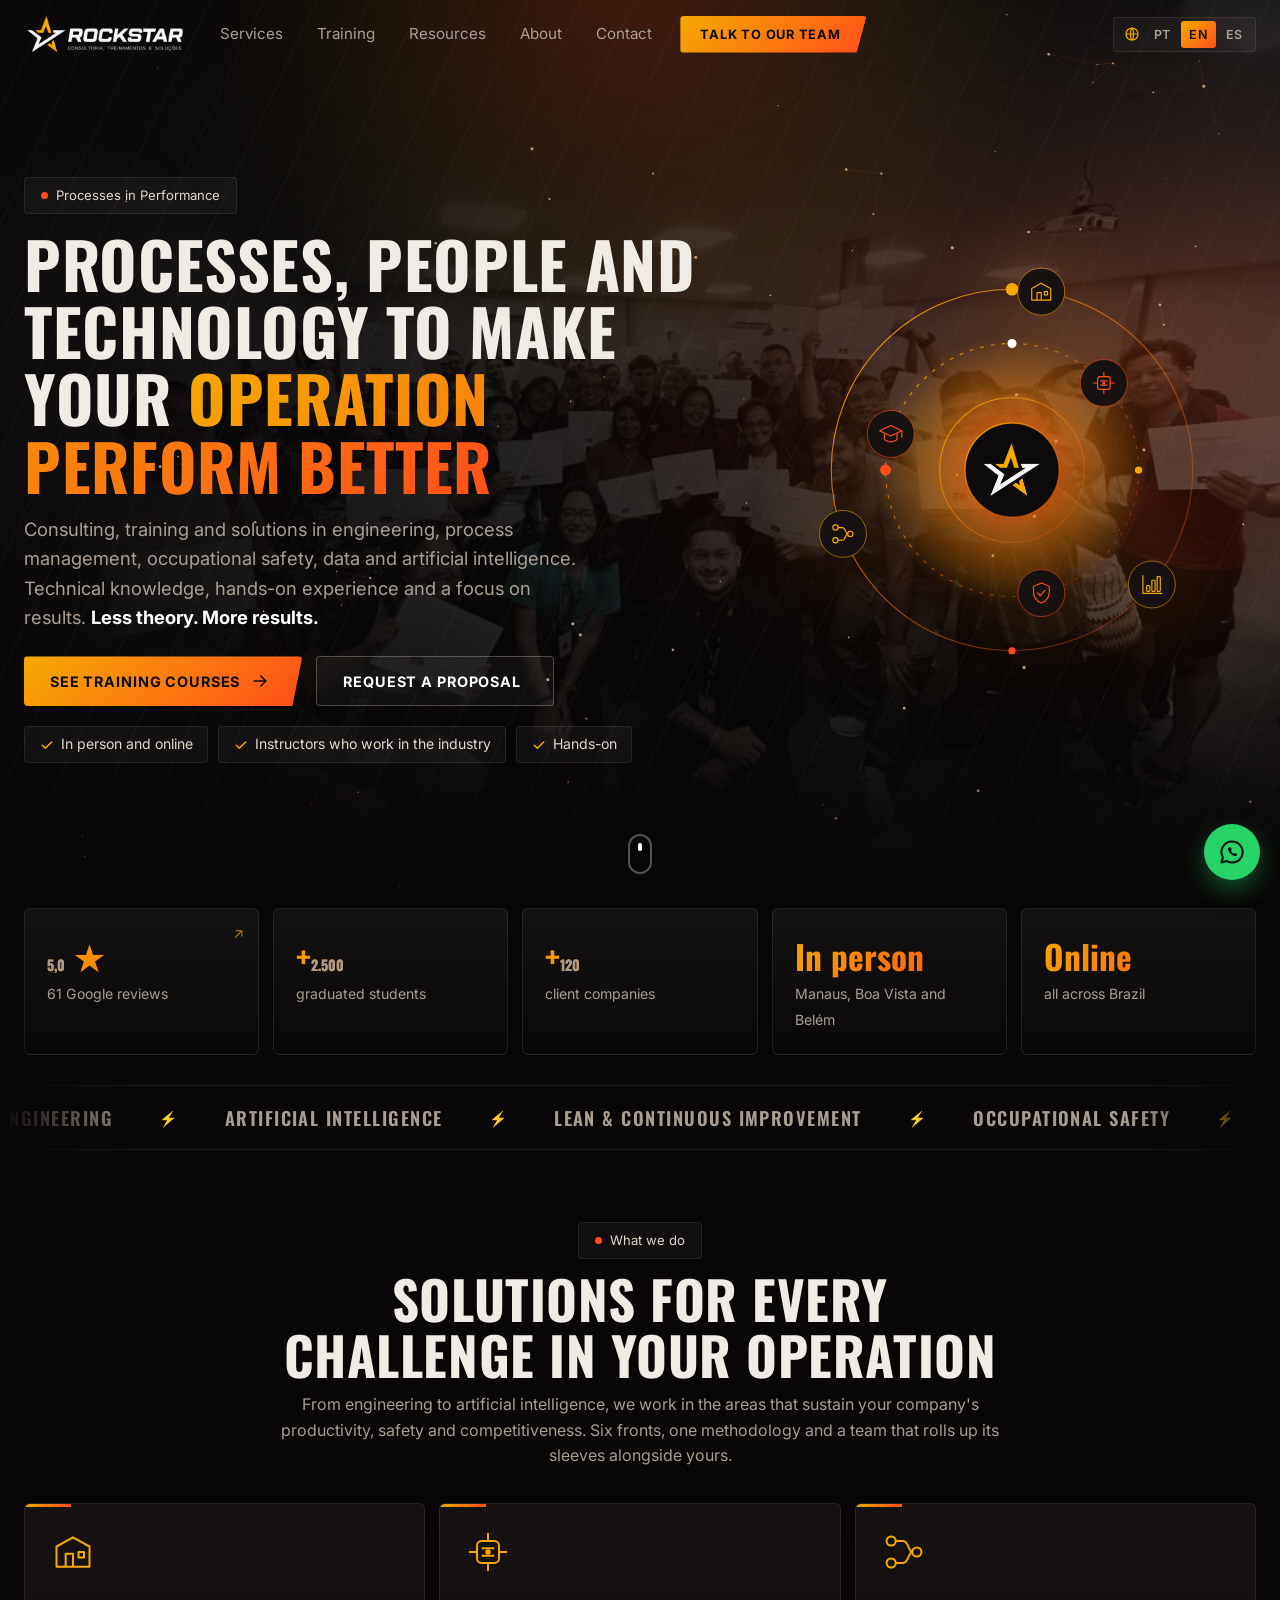
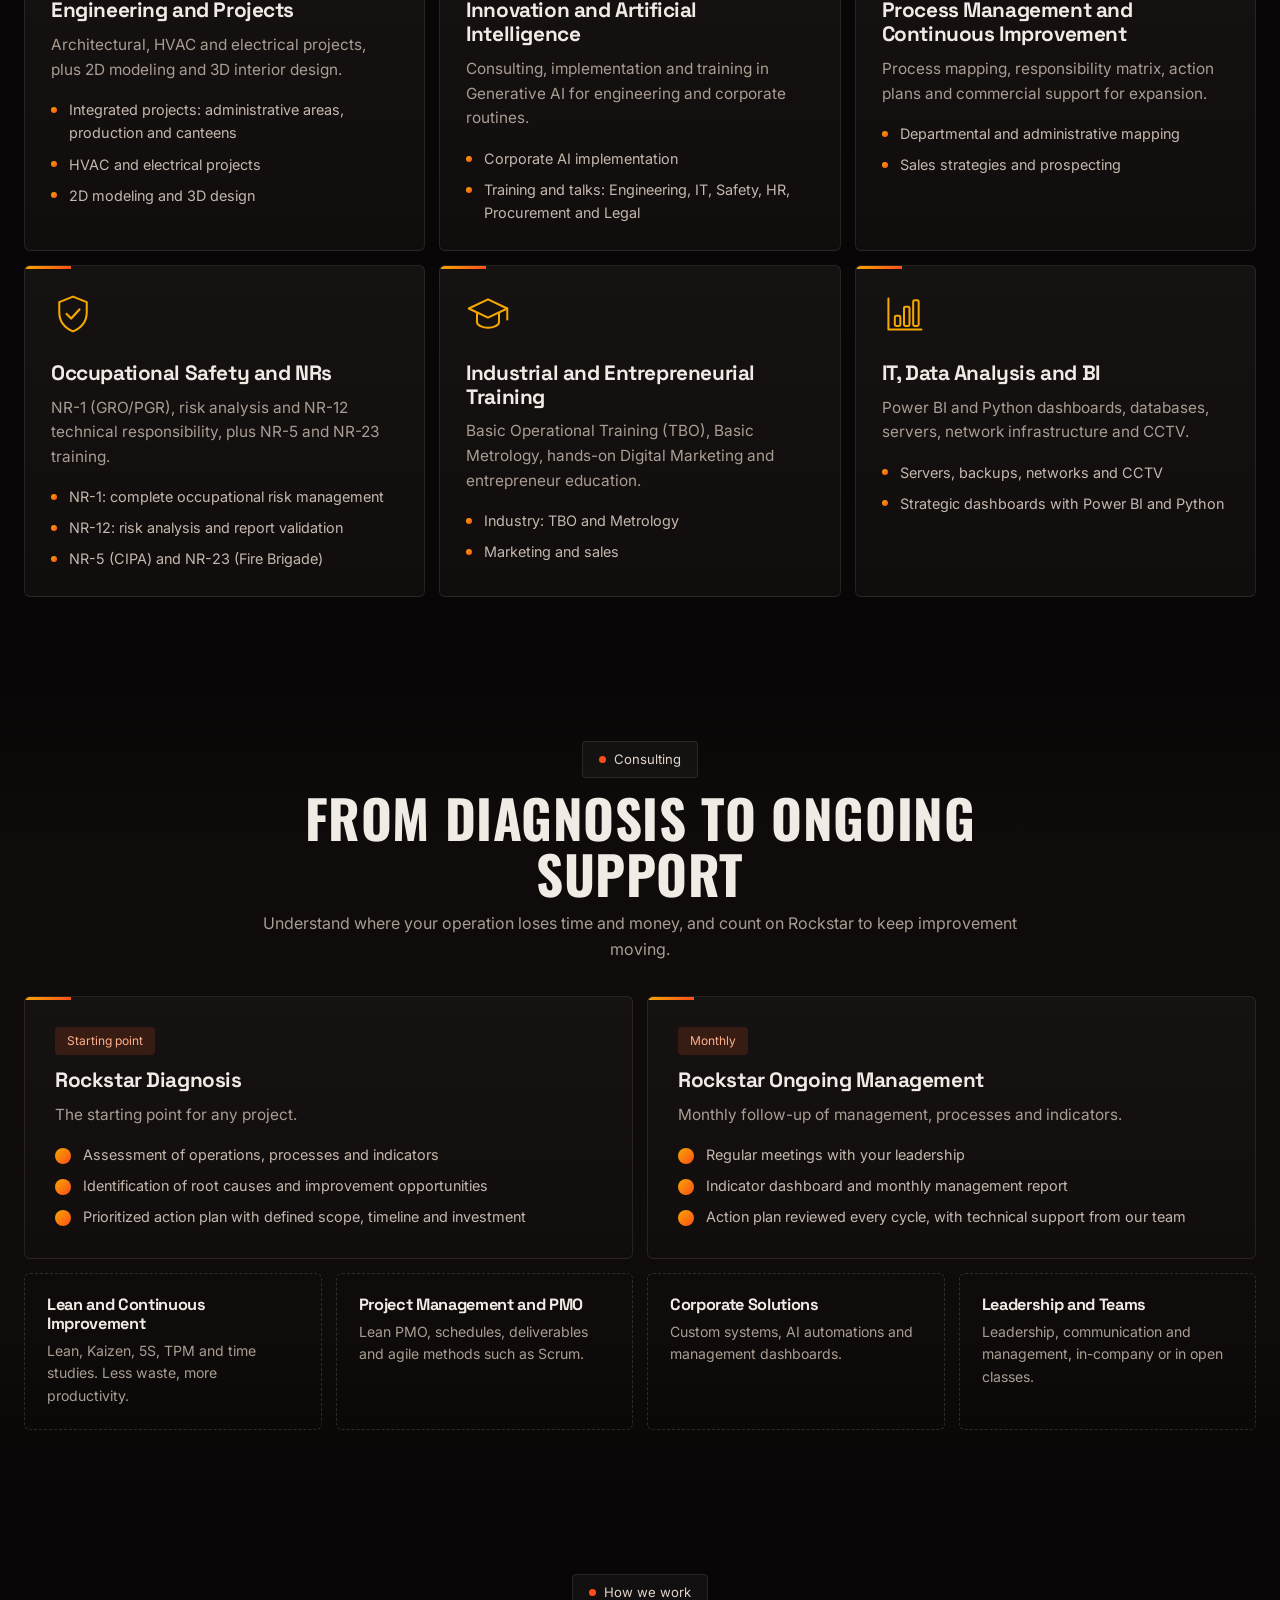
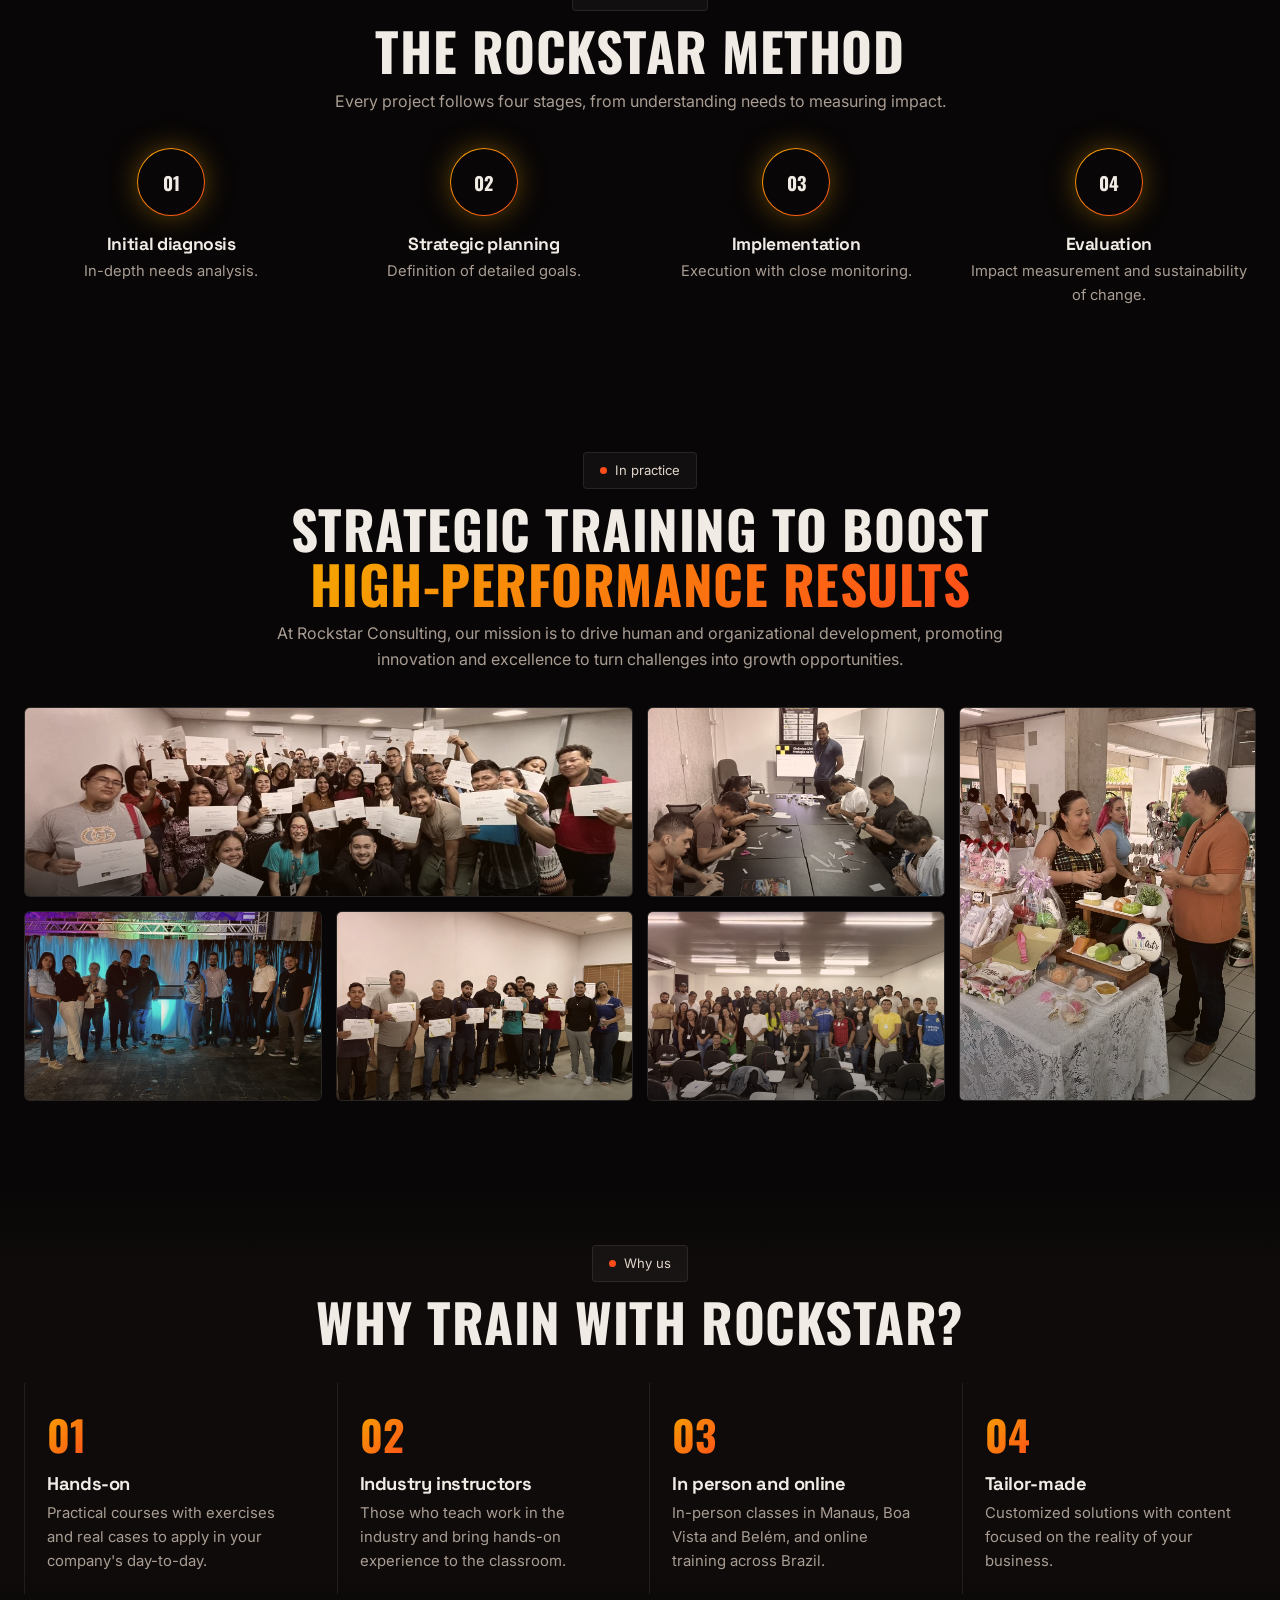
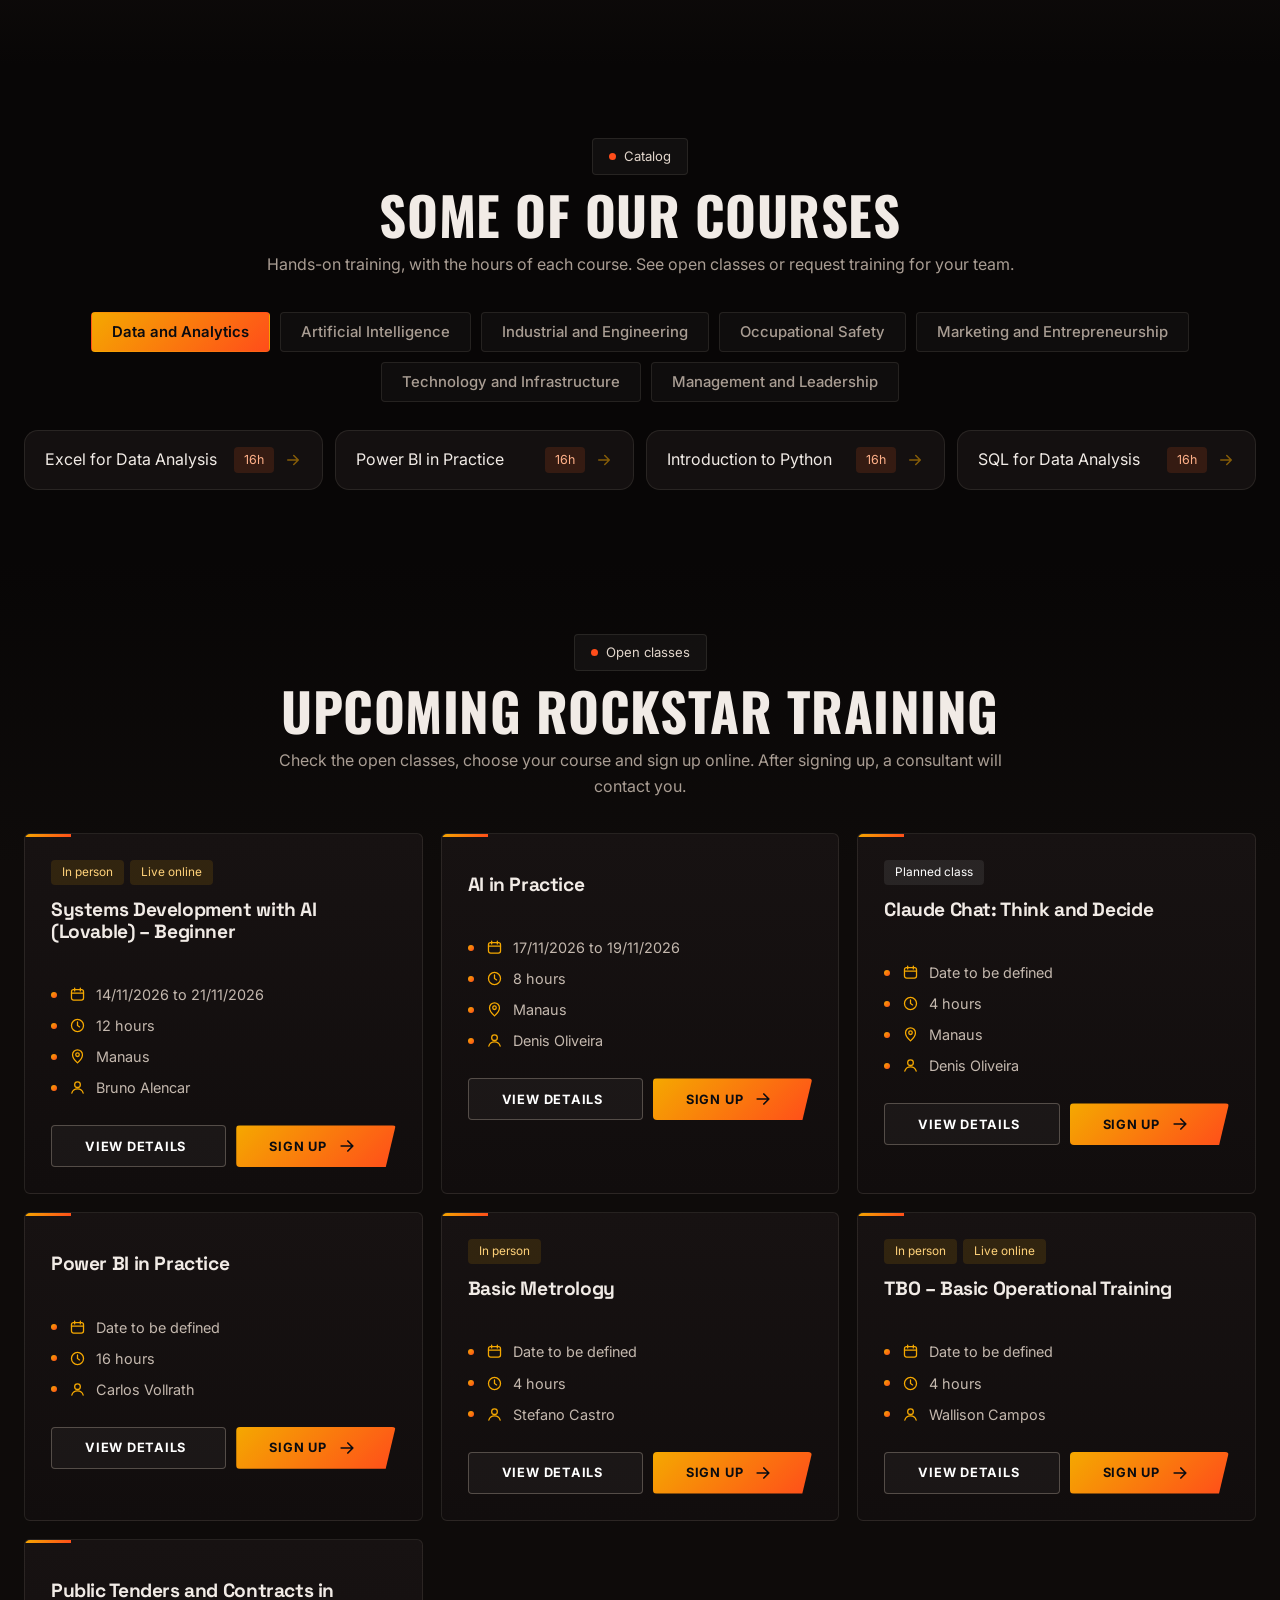
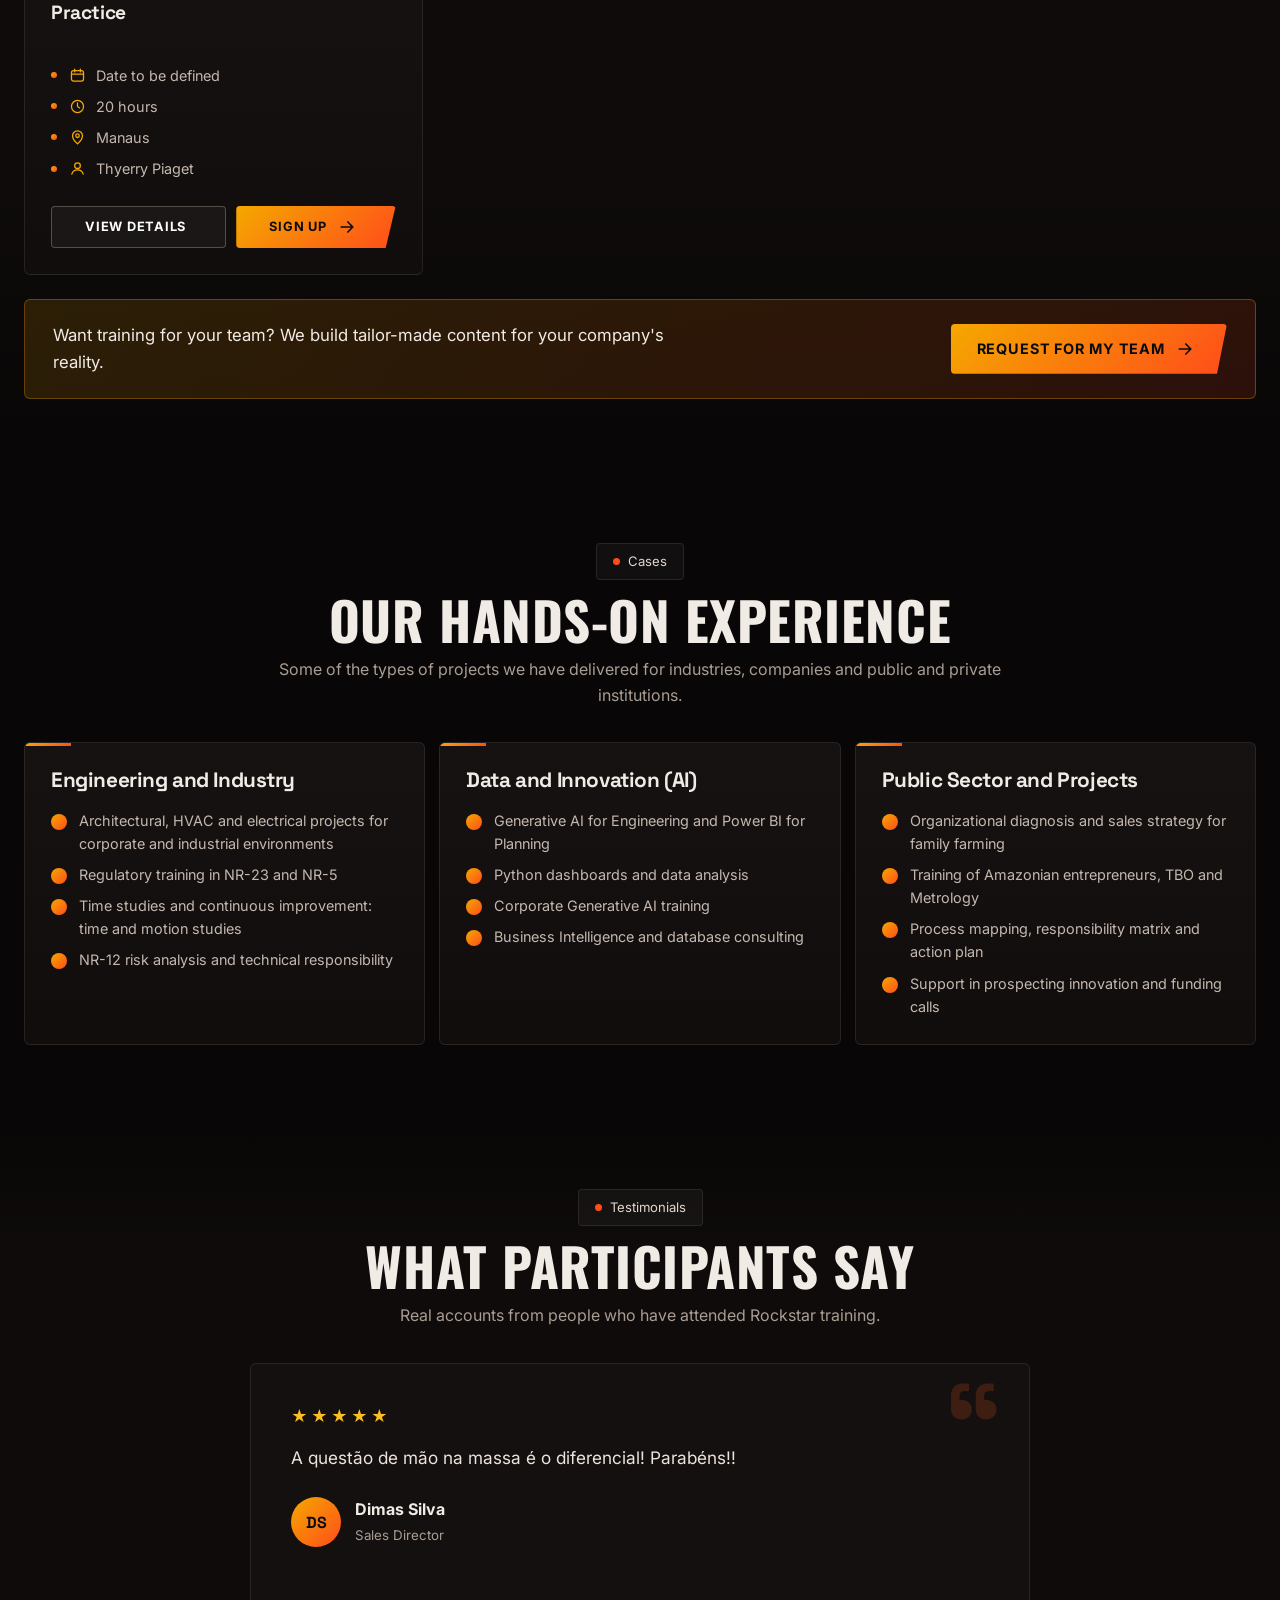
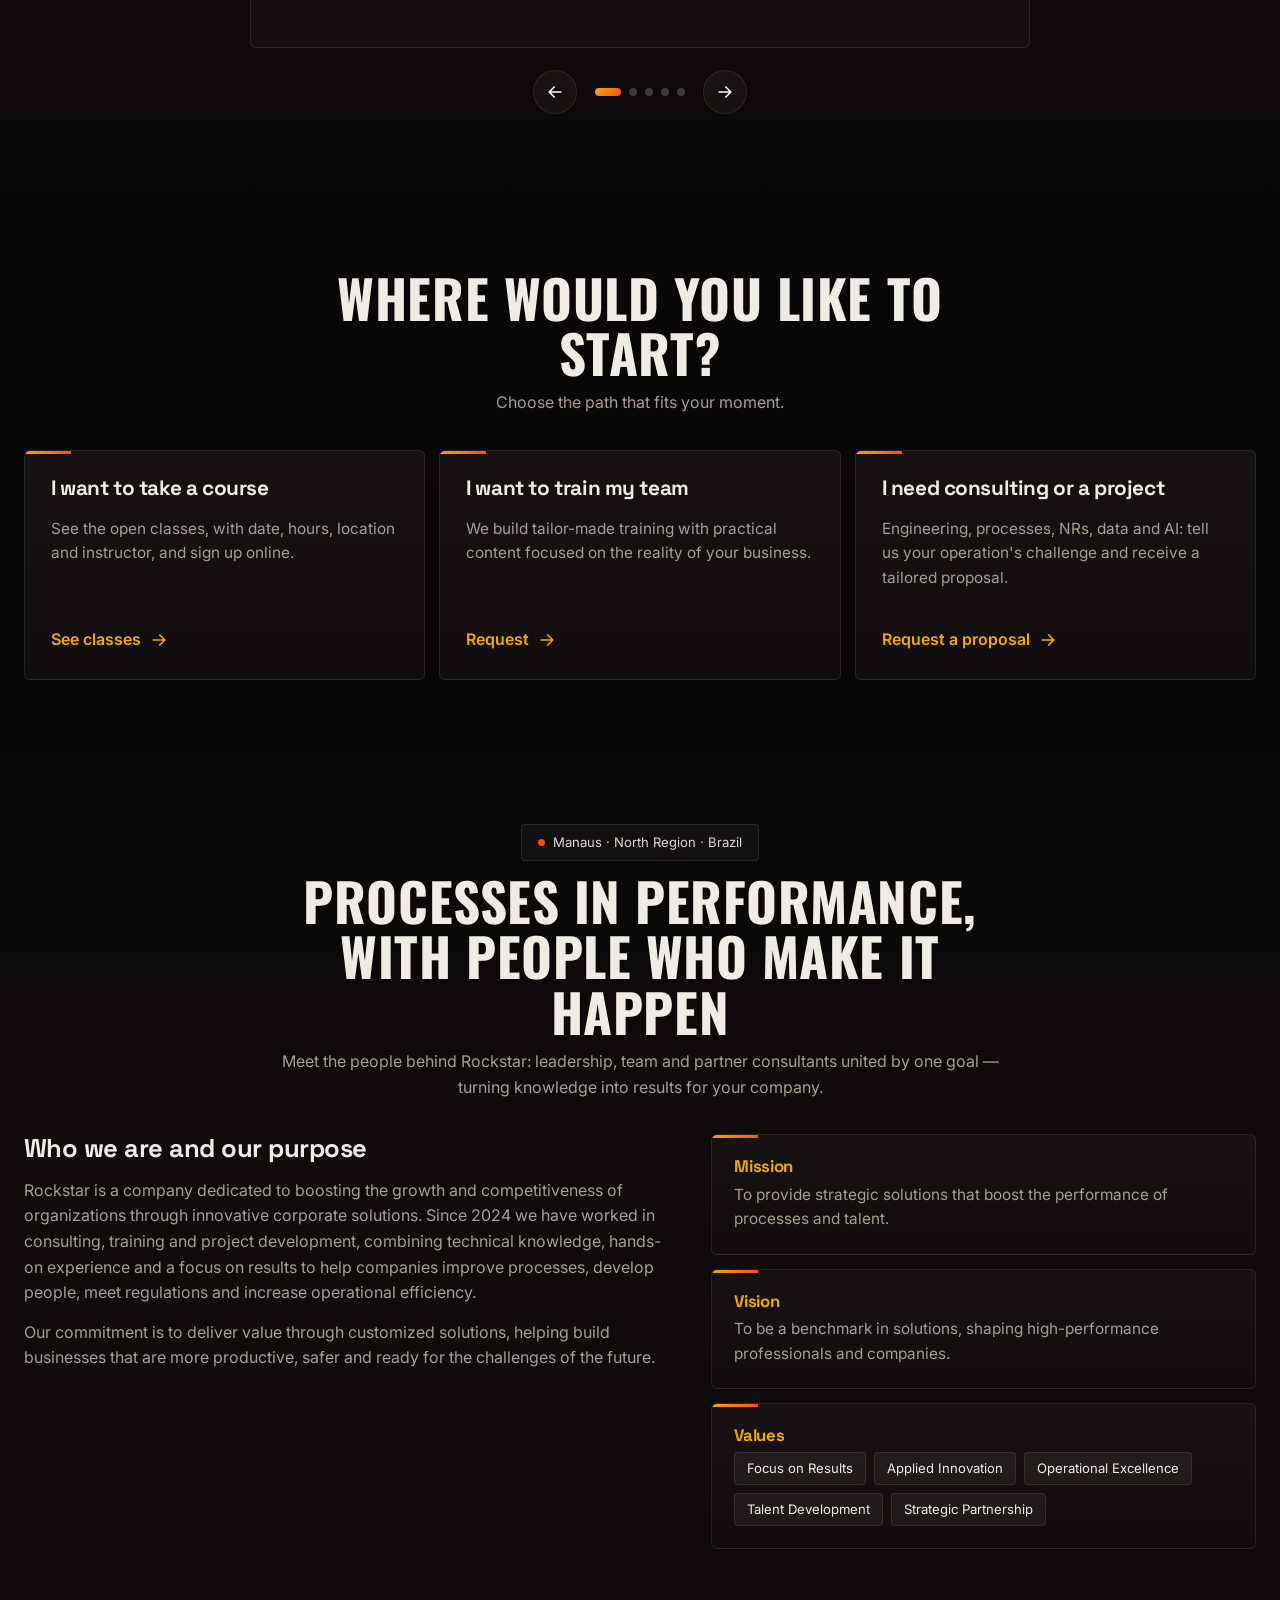
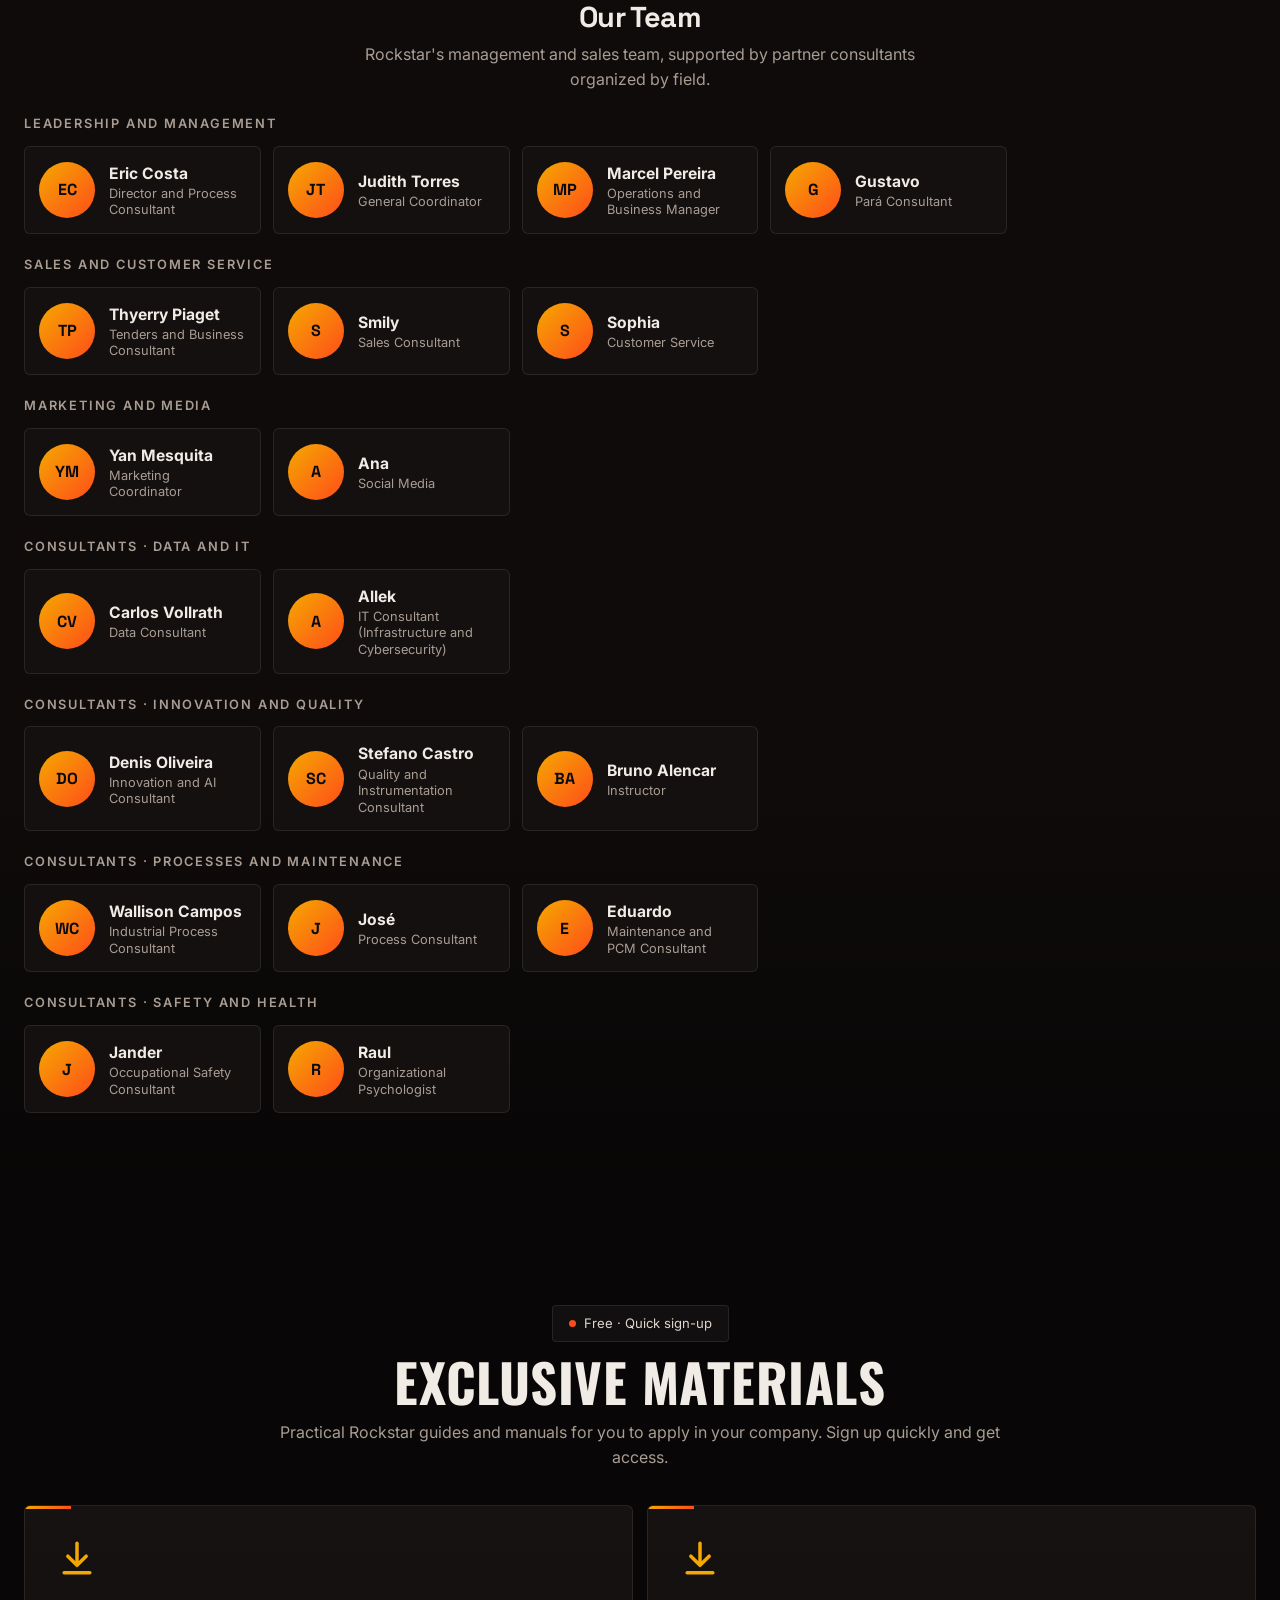
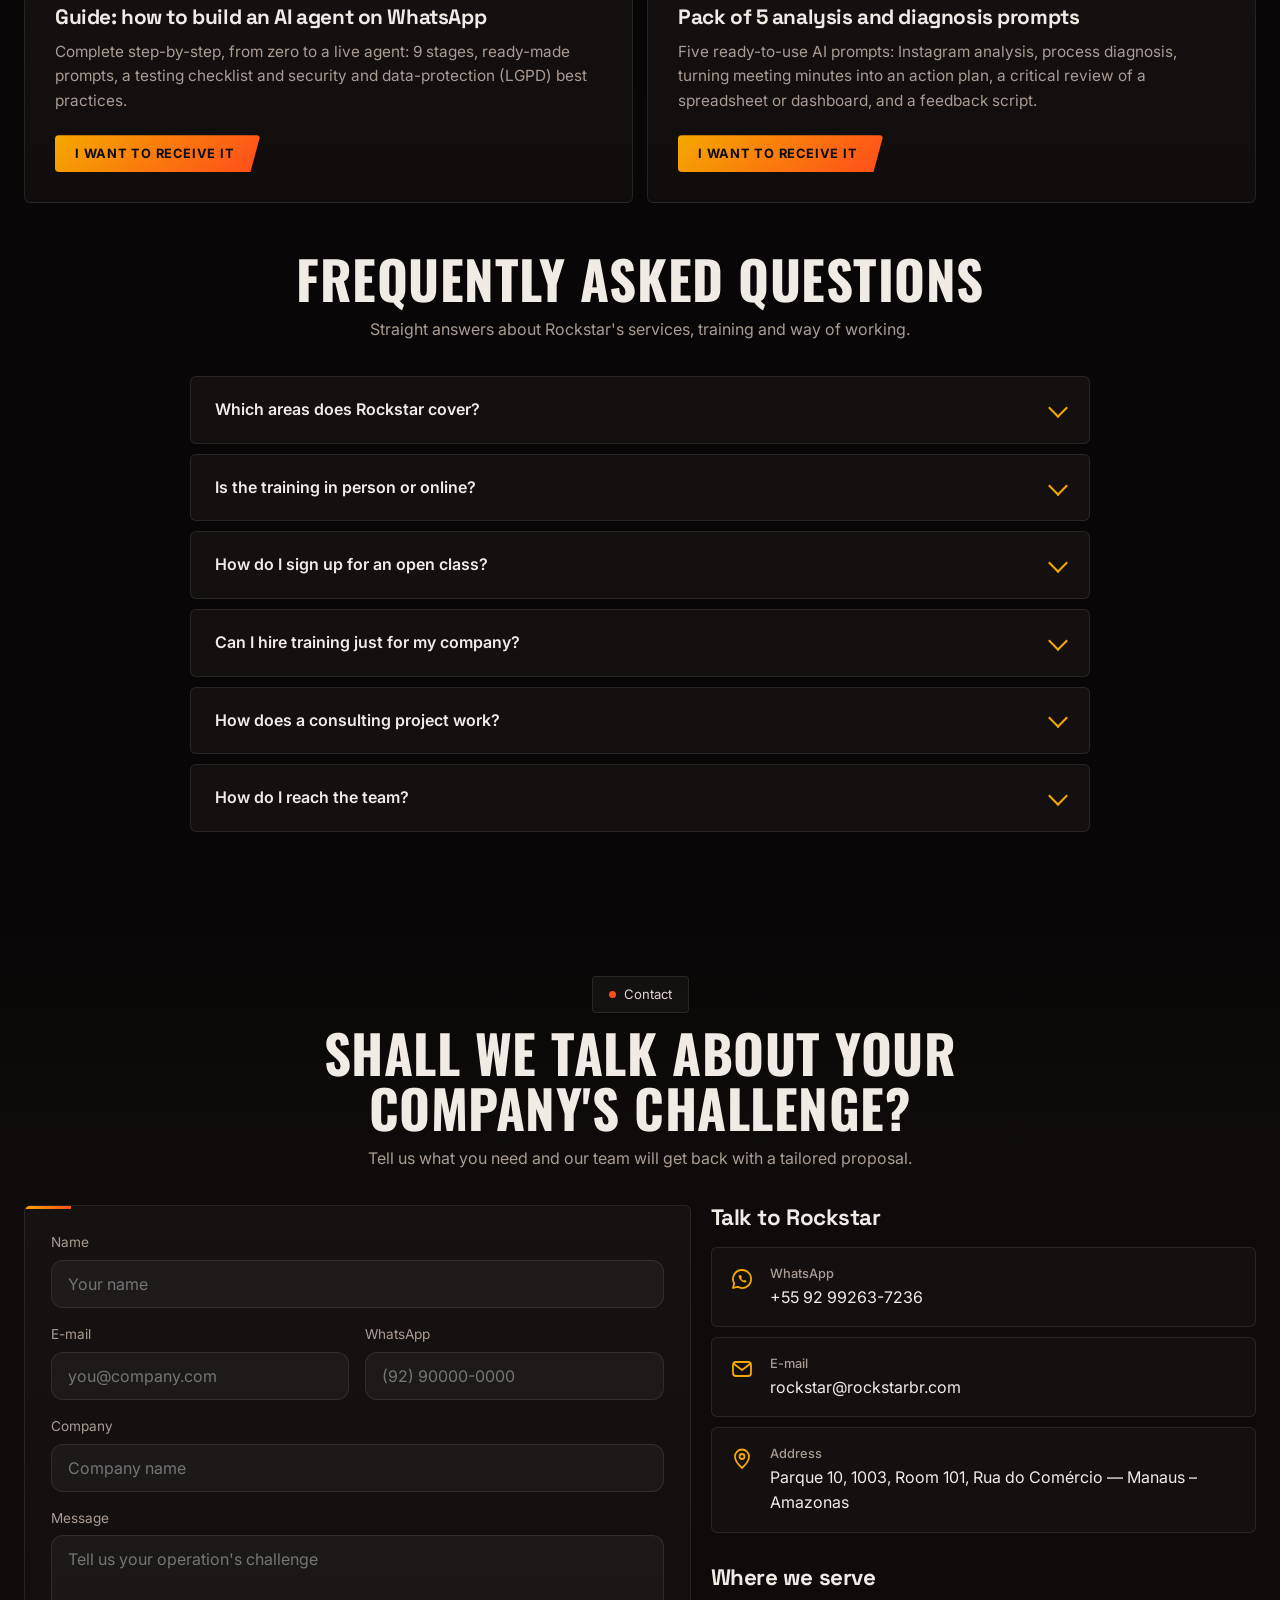
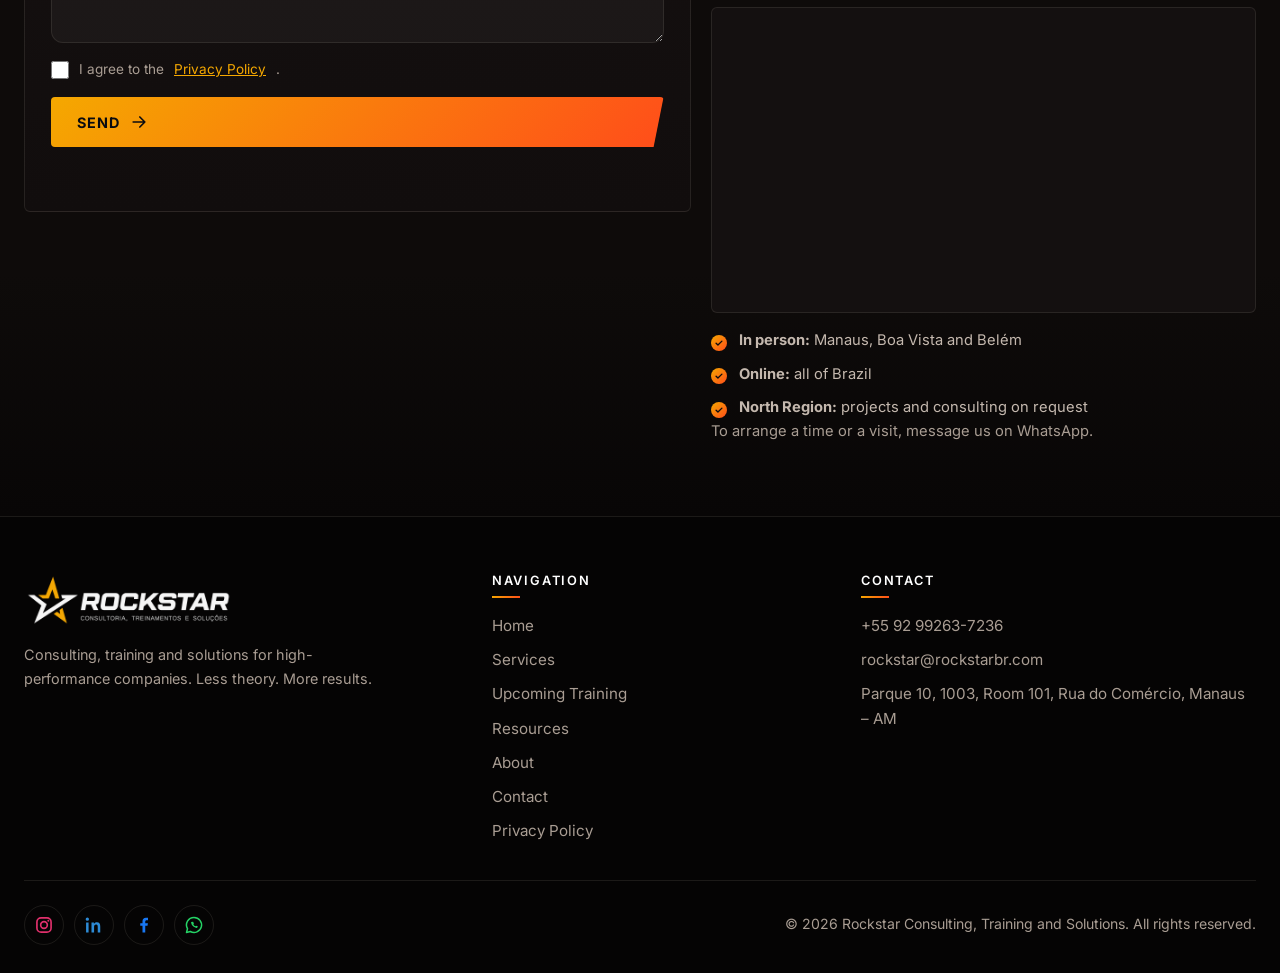
==== docs/curso.html @ 3cc2ee91 "Move site to docs for GitHub Pages Co-Authored-By: Claude Sonnet 5.5 <noreply@anthropic.com>" ====
<!doctype html>
<html lang="pt-BR">
<head>
<meta charset="utf-8">
<meta name="viewport" content="width=device-width, initial-scale=1">
<title>Curso – Rockstar</title>
<meta name="description" content="">
<link rel="icon" type="image/png" sizes="64x64" href="assets/favicon-64.png">
<link rel="apple-touch-icon" href="assets/apple-touch-icon.png">
<link rel="preconnect" href="https://fonts.googleapis.com">
<link rel="preconnect" href="https://fonts.gstatic.com" crossorigin>
<link href="https://fonts.googleapis.com/css2?family=Inter:wght@400;500;600;700&family=Oswald:wght@500;600;700&family=Space+Grotesk:wght@500;600;700&display=swap" rel="stylesheet">
<link rel="stylesheet" href="styles.css">
</head>
<body class="course-page">
<!-- SVG sprite de ícones -->
<svg width="0" height="0" style="position:absolute" aria-hidden="true">
  <defs>
    <linearGradient id="g" x1="0" y1="0" x2="1" y2="1"><stop offset="0" stop-color="#f5a800"/><stop offset="1" stop-color="#ff4d1a"/></linearGradient>
    <symbol id="i-eng" viewBox="0 0 48 48"><path d="M6 40V18l18-10 18 10v22M6 40h36M16 40V26h8v14M30 24h6v6h-6z" fill="none" stroke="currentColor" stroke-width="2.2" stroke-linecap="round" stroke-linejoin="round"/></symbol>
    <symbol id="i-ai" viewBox="0 0 48 48"><rect x="12" y="12" width="24" height="24" rx="5" fill="none" stroke="currentColor" stroke-width="2.2"/><path d="M18 20h12M18 28h12M24 4v8M24 36v8M4 24h8M36 24h8" stroke="currentColor" stroke-width="2.2" stroke-linecap="round"/><circle cx="24" cy="24" r="3" fill="currentColor"/></symbol>
    <symbol id="i-flow" viewBox="0 0 48 48"><circle cx="10" cy="12" r="5" fill="none" stroke="currentColor" stroke-width="2.2"/><circle cx="38" cy="24" r="5" fill="none" stroke="currentColor" stroke-width="2.2"/><circle cx="10" cy="36" r="5" fill="none" stroke="currentColor" stroke-width="2.2"/><path d="M15 12h8c6 0 6 12 10 12M15 36h8c6 0 6-12 10-12" fill="none" stroke="currentColor" stroke-width="2.2" stroke-linecap="round"/></symbol>
    <symbol id="i-shield" viewBox="0 0 48 48"><path d="M24 5l15 6v11c0 10-6 17-15 21C15 39 9 32 9 22V11z" fill="none" stroke="currentColor" stroke-width="2.2" stroke-linejoin="round"/><path d="M17 24l5 5 9-10" fill="none" stroke="currentColor" stroke-width="2.4" stroke-linecap="round" stroke-linejoin="round"/></symbol>
    <symbol id="i-cap" viewBox="0 0 48 48"><path d="M3 18l21-10 21 10-21 10z" fill="none" stroke="currentColor" stroke-width="2.2" stroke-linejoin="round"/><path d="M12 23v10c0 3 6 6 12 6s12-3 12-6V23M45 18v12" fill="none" stroke="currentColor" stroke-width="2.2" stroke-linecap="round"/></symbol>
    <symbol id="i-data" viewBox="0 0 48 48"><path d="M7 41V7M7 41h36" stroke="currentColor" stroke-width="2.2" stroke-linecap="round" fill="none"/><rect x="14" y="26" width="6" height="11" rx="1.5" fill="none" stroke="currentColor" stroke-width="2.2"/><rect x="24" y="16" width="6" height="21" rx="1.5" fill="none" stroke="currentColor" stroke-width="2.2"/><rect x="34" y="9" width="6" height="28" rx="1.5" fill="none" stroke="currentColor" stroke-width="2.2"/></symbol>
    <symbol id="i-wa" viewBox="0 0 24 24"><path d="M12 3a9 9 0 00-7.8 13.5L3 21l4.6-1.2A9 9 0 1012 3z" fill="none" stroke="currentColor" stroke-width="1.8" stroke-linejoin="round"/><path d="M8.5 8.5c0 3.5 3.5 7 7 7l1.3-1.6-2.2-1-1 .7c-1-.4-2-1.4-2.4-2.4l.7-1-1-2.2z" fill="currentColor"/></symbol>
    <symbol id="i-arrow" viewBox="0 0 24 24"><path d="M5 12h14M13 6l6 6-6 6" fill="none" stroke="currentColor" stroke-width="2" stroke-linecap="round" stroke-linejoin="round"/></symbol>
    <symbol id="i-check" viewBox="0 0 24 24"><path d="M5 12.5l4.5 4.5L19 7.5" fill="none" stroke="currentColor" stroke-width="2.2" stroke-linecap="round" stroke-linejoin="round"/></symbol>
    <symbol id="i-cal" viewBox="0 0 24 24"><rect x="3.5" y="5" width="17" height="15" rx="3" fill="none" stroke="currentColor" stroke-width="1.8"/><path d="M3.5 10h17M8 3v4M16 3v4" stroke="currentColor" stroke-width="1.8" stroke-linecap="round"/></symbol>
    <symbol id="i-clock" viewBox="0 0 24 24"><circle cx="12" cy="12" r="8.5" fill="none" stroke="currentColor" stroke-width="1.8"/><path d="M12 7v5l3 2" fill="none" stroke="currentColor" stroke-width="1.8" stroke-linecap="round"/></symbol>
    <symbol id="i-pin" viewBox="0 0 24 24"><path d="M12 21s7-6.2 7-11.5A7 7 0 005 9.5C5 14.800 12 21 12 21z" fill="none" stroke="currentColor" stroke-width="1.8"/><circle cx="12" cy="9.5" r="2.5" fill="none" stroke="currentColor" stroke-width="1.8"/></symbol>
    <symbol id="i-user" viewBox="0 0 24 24"><circle cx="12" cy="8" r="4" fill="none" stroke="currentColor" stroke-width="1.8"/><path d="M4 20c1-4 4-6 8-6s7 2 8 6" fill="none" stroke="currentColor" stroke-width="1.8" stroke-linecap="round"/></symbol>
    <symbol id="i-mail" viewBox="0 0 24 24"><rect x="3" y="5" width="18" height="14" rx="3" fill="none" stroke="currentColor" stroke-width="1.8"/><path d="M4 7l8 6 8-6" fill="none" stroke="currentColor" stroke-width="1.8" stroke-linecap="round" stroke-linejoin="round"/></symbol>
    <symbol id="i-download" viewBox="0 0 24 24"><path d="M12 4v11M7 11l5 5 5-5M5 20h14" fill="none" stroke="currentColor" stroke-width="1.9" stroke-linecap="round" stroke-linejoin="round"/></symbol>
  </defs>
</svg>

<div class="progress" id="progress"></div>
<header class="nav" id="nav">
  <div class="wrap nav-in">
    <a href="index.html#inicio" class="logo" aria-label="Rockstar – Consultoria, Treinamentos e Soluções"><img src="assets/logo.png" alt="Rockstar Consultoria, Treinamentos e Soluções" width="928" height="240"></a>
    <nav class="menu" id="menu" aria-label="Principal">
      <a href="index.html#servicos">Serviços</a>
      <a href="index.html#treinamentos">Treinamentos</a>
      <a href="index.html#recursos">Recursos</a>
      <a href="index.html#sobre">Sobre</a>
      <a href="index.html#contato">Contato</a>
      <a href="index.html#contato" class="btn btn-sm menu-cta">Falar com a equipe</a>
    </nav>
    <div class="lang" role="group" aria-label="Idioma / Language">
      <svg class="ic" aria-hidden="true" viewBox="0 0 24 24"><circle cx="12" cy="12" r="9" fill="none" stroke="currentColor" stroke-width="1.8"/><path d="M3 12h18M12 3c3 3 3 15 0 18M12 3c-3 3-3 15 0 18" fill="none" stroke="currentColor" stroke-width="1.8"/></svg>
      <button class="lang-btn on" data-lang="pt" aria-pressed="true" title="Português">PT</button>
      <button class="lang-btn" data-lang="en" aria-pressed="false" title="English">EN</button>
      <button class="lang-btn" data-lang="es" aria-pressed="false" title="Español">ES</button>
    </div>
    <button class="burger" id="burger" aria-label="Abrir menu" aria-expanded="false"><span></span><span></span><span></span></button>
  </div>
</header>
<main id="course"></main>
<footer class="footer">
  <div class="wrap">
    <div class="foot-top">
      <div class="foot-brand">
        <a href="index.html#inicio" class="logo"><img src="assets/logo.png" alt="Rockstar Consultoria, Treinamentos e Soluções" width="928" height="240"></a>
        <p>Consultoria, treinamentos e soluções para empresas de alta performance. Menos teoria. Mais resultado.</p>
      </div>
      <nav class="foot-col" aria-label="Rodapé">
        <h5>Navegação</h5>
        <a href="index.html#inicio">Início</a>
        <a href="index.html#servicos">Serviços</a>
        <a href="index.html#treinamentos">Próximos Treinamentos</a>
        <a href="index.html#recursos">Recursos</a>
        <a href="index.html#sobre">Sobre</a>
        <a href="index.html#contato">Contato</a>
        <a href="index.html#privacidade">Política de Privacidade</a>
      </nav>
      <div class="foot-col">
        <h5>Contato</h5>
        <a href="https://wa.me/5592992637236" target="_blank" rel="noopener">+55 92 99263-7236</a>
        <a href="mailto:rockstar@rockstarbr.com">rockstar@rockstarbr.com</a>
        <span>Parque 10, 1003, Sala 101, Rua do Comércio, Manaus – AM</span>
      </div>
    </div>
    <div class="foot-bot">
      <div class="social">
        <a href="#" aria-label="Instagram" class="ig"><svg viewBox="0 0 24 24" class="ic"><rect x="3.500" y="3.500" width="17" height="17" rx="5" fill="none" stroke="currentColor" stroke-width="2"/><circle cx="12" cy="12" r="4" fill="none" stroke="currentColor" stroke-width="2"/><circle cx="17.200" cy="6.800" r="1.200" fill="currentColor"/></svg></a>
        <a href="#" aria-label="LinkedIn" class="in"><svg viewBox="0 0 24 24" class="ic"><path fill="currentColor" d="M4 3a2 2 0 100 4 2 2 0 000-4zM2.500 9h3v12h-3zM9 9h2.900v1.700C12.500 9.600 13.800 8.800 15.500 8.800c3.200 0 4 2.100 4 5V21h-3v-6.500c0-1.500-.1-3.200-2-3.200s-2.400 1.400-2.400 3.100V21H9z"/></svg></a>
        <a href="#" aria-label="Facebook" class="fb"><svg viewBox="0 0 24 24" class="ic"><path fill="currentColor" d="M13.500 21v-8h2.700l.5-3.200h-3.200V7.900c0-.9.400-1.700 1.800-1.700h1.500V3.400S15.500 3.200 14.300 3.200c-2.600 0-4.100 1.500-4.100 4.200v2.400H7.500V13h2.700v8z"/></svg></a>
        <a href="https://wa.me/5592992637236" target="_blank" rel="noopener" aria-label="WhatsApp" class="wa"><svg class="ic"><use href="#i-wa"/></svg></a>
      </div>
      <p>© <span id="year"></span> Rockstar Consultoria, Treinamentos e Soluções. Todos os direitos reservados.</p>
    </div>
  </div>
</footer>
<a href="https://wa.me/5592992637236" class="fab" target="_blank" rel="noopener" aria-label="Falar no WhatsApp"><svg class="ic"><use href="#i-wa"/></svg></a>
<script src="cursos-data.js"></script>
<script src="curso.js"></script>
<script src="i18n-cursos.js"></script>
<script src="i18n.js"></script>
</body>
</html>
---- docs/styles.css ----
:root{
  --bg:#080606; --bg2:#0e0b0a; --card:#141010; --line:rgba(255,255,255,.08);
  --txt:#f1ebe6; --mut:#a99d93; --a:#f5a800; --b:#ff4d1a;
  --grad:linear-gradient(135deg,#f5a800,#ff4d1a);
  --r:20px; --wrap:1360px;
}
*{box-sizing:border-box;margin:0;padding:0}
html{scroll-behavior:smooth;scroll-padding-top:80px}
body{font-family:Inter,system-ui,sans-serif;background:var(--bg);color:var(--txt);line-height:1.6;overflow-x:hidden;-webkit-font-smoothing:antialiased}
img,svg{max-width:100%}
a{color:inherit;text-decoration:none}
ul{list-style:none}
h1,h2,h3,h4{font-family:"Space Grotesk",Inter,sans-serif;line-height:1.15;letter-spacing:-.02em}
.wrap{width:min(var(--wrap),100% - 48px);margin-inline:auto}
.ic{width:20px;height:20px;flex:none}
.ic-lg{width:44px;height:44px;color:var(--a);margin-bottom:18px}
.grad{background:var(--grad);-webkit-background-clip:text;background-clip:text;color:transparent}
.muted{color:var(--mut);font-size:.92rem}

.progress{position:fixed;top:0;left:0;height:3px;width:0;background:var(--grad);z-index:100}
.cursor-glow{position:fixed;width:520px;height:520px;border-radius:50%;pointer-events:none;z-index:0;
  background:radial-gradient(circle,rgba(245,168,0,.10),transparent 60%);transform:translate(-50%,-50%);left:50%;top:30%;transition:opacity .3s}

/* NAV */
.nav{position:fixed;inset:0 0 auto 0;z-index:50;transition:.3s}
.nav.scrolled{background:rgba(8,6,6,.78);backdrop-filter:blur(14px);border-bottom:1px solid var(--line)}
.nav-in{display:flex;align-items:center;justify-content:space-between;height:68px}
.logo{display:flex;align-items:center;gap:10px;font-family:"Space Grotesk";font-weight:700;font-size:1.2rem}
.menu{display:flex;align-items:center;gap:6px}
.menu a:not(.btn){padding:8px 14px;border-radius:99px;color:var(--mut);font-size:.95rem;transition:.2s}
.menu a:not(.btn):hover,.menu a.active{color:#fff;background:rgba(255,255,255,.06)}
.menu-cta{margin-left:8px}
.burger{display:none;background:none;border:0;width:42px;height:42px;cursor:pointer;flex-direction:column;justify-content:center;align-items:center;gap:6px}
.burger span{width:24px;height:2px;background:#fff;border-radius:2px;transition:.3s}
.burger[aria-expanded=true] span:nth-child(1){transform:translateY(8px) rotate(45deg)}
.burger[aria-expanded=true] span:nth-child(2){opacity:0}
.burger[aria-expanded=true] span:nth-child(3){transform:translateY(-8px) rotate(-45deg)}

/* BUTTONS / PILLS */
.btn{display:inline-flex;align-items:center;gap:10px;padding:14px 26px;border-radius:99px;border:0;cursor:pointer;
  background:var(--grad);color:#0a0b10;font:600 1rem Inter;box-shadow:0 8px 30px -8px rgba(245,168,0,.6);transition:.25s}
.btn:hover{transform:translateY(-2px);box-shadow:0 14px 40px -8px rgba(255,90,31,.7)}
.btn:hover .ic{transform:translateX(3px)}
.btn .ic{transition:.25s}
.btn-sm{padding:10px 20px;font-size:.9rem}
.btn-ghost{background:rgba(255,255,255,.04);color:#fff;border:1px solid var(--line);box-shadow:none}
.btn-ghost:hover{background:rgba(255,255,255,.09);box-shadow:none}
.pill{display:inline-flex;align-items:center;gap:8px;padding:7px 16px;border-radius:99px;font-size:.82rem;color:#e2d6cc;
  background:rgba(255,255,255,.04);border:1px solid var(--line)}
.dot{width:7px;height:7px;border-radius:50%;background:var(--a);box-shadow:0 0 0 0 rgba(245,168,0,.7);animation:ping 2s infinite}
@keyframes ping{70%{box-shadow:0 0 0 9px rgba(245,168,0,0)}100%{box-shadow:0 0 0 0 rgba(245,168,0,0)}}

/* HERO */
.hero{position:relative;min-height:100svh;display:flex;align-items:center;padding:110px 0 70px;overflow:hidden;isolation:isolate}
#stars{position:absolute;inset:0;width:100%;height:100%;z-index:-2}
.hero-glow{position:absolute;z-index:-1;width:900px;height:900px;left:50%;top:-460px;transform:translateX(-50%);
  background:radial-gradient(circle,rgba(255,80,20,.34),transparent 62%);filter:blur(30px)}
.hero::after{content:"";position:absolute;inset:auto 0 0 0;height:160px;background:linear-gradient(transparent,var(--bg));z-index:-1}
.hero-in{display:grid;grid-template-columns:minmax(0,1.1fr) minmax(0,.9fr);gap:40px;align-items:center}
.hero h1{font-size:clamp(2.3rem,5.2vw,4.1rem);margin:20px 0}
.lead{font-size:clamp(1rem,1.6vw,1.15rem);color:var(--mut);max-width:560px}
.lead strong{color:#fff}
.hero-cta{display:flex;flex-wrap:wrap;gap:14px;margin:30px 0 26px}
.chips{display:flex;flex-wrap:wrap;gap:10px}
.chips li{display:flex;align-items:center;gap:6px;font-size:.88rem;color:#e2d6cc;padding:6px 14px;border-radius:99px;background:rgba(255,255,255,.04);border:1px solid var(--line)}
.chips .ic{width:16px;height:16px;color:var(--a)}
.hero-art{display:grid;place-items:center}
.orbit{width:min(520px,100%);filter:drop-shadow(0 0 40px rgba(245,168,0,.25))}
.orbit .spin-a,.orbit .spin-b,.orbit .spin-c{transform-origin:260px 260px;animation:spin 18s linear infinite}
.orbit .spin-b{animation-duration:28s;animation-direction:reverse}
.orbit .spin-c{animation-duration:12s}
.orbit .node{animation:float 5s ease-in-out infinite}
.orbit .n2{animation-delay:-.8s}.orbit .n3{animation-delay:-1.6s}.orbit .n4{animation-delay:-2.4s}.orbit .n5{animation-delay:-3.2s}.orbit .n6{animation-delay:-4s}
.pulse{animation:pulse 2.4s ease-in-out infinite;transform-box:fill-box;transform-origin:center}
@keyframes spin{to{transform:rotate(360deg)}}
@keyframes float{50%{transform:translateY(-8px)}}
@keyframes pulse{50%{transform:scale(1.15);opacity:.8}}
.scroll-hint{position:absolute;bottom:26px;left:50%;width:24px;height:40px;border:2px solid rgba(255,255,255,.3);border-radius:14px;transform:translateX(-50%)}
.scroll-hint span{position:absolute;left:50%;top:7px;width:4px;height:8px;margin-left:-2px;border-radius:2px;background:#fff;animation:wheel 1.8s infinite}
@keyframes wheel{0%{opacity:1;transform:translateY(0)}100%{opacity:0;transform:translateY(14px)}}

/* STATS */
.stats{padding:20px 0 50px}
.stats-grid{display:grid;grid-template-columns:repeat(5,1fr);gap:14px}
.stat{padding:22px;border-radius:var(--r);background:linear-gradient(180deg,rgba(255,255,255,.05),rgba(255,255,255,.01));border:1px solid var(--line)}
.stat b{display:block;font:700 clamp(1.5rem,2.6vw,2.1rem) "Space Grotesk";background:var(--grad);-webkit-background-clip:text;background-clip:text;color:transparent}
.stat span{font-size:.88rem;color:var(--mut)}

.marquee{overflow:hidden;border-block:1px solid var(--line);padding:18px 0;mask-image:linear-gradient(90deg,transparent,#000 12%,#000 88%,transparent)}
.track{display:flex;gap:46px;width:max-content;animation:marq 38s linear infinite}
.track span{font:600 1.15rem "Space Grotesk";color:var(--mut);white-space:nowrap;display:flex;align-items:center;gap:46px}
.track span::after{content:"✦";color:var(--b);font-size:.9rem}
@keyframes marq{to{transform:translateX(-50%)}}

/* SECTIONS */
.sec{padding:110px 0;position:relative;z-index:1}
.sec.alt{background:linear-gradient(180deg,var(--bg),var(--bg2) 20%,var(--bg2) 80%,var(--bg))}
.sec-head{max-width:720px;margin:0 auto 56px;text-align:center}
.sec-head h2{font-size:clamp(1.8rem,3.8vw,2.9rem);margin:16px 0 14px}
.sec-head p{color:var(--mut);font-size:1.05rem}

/* CARDS */
.card{position:relative;padding:30px;border-radius:var(--r);background:var(--card);border:1px solid var(--line);overflow:hidden;transition:transform .3s,border-color .3s}
.card:hover{transform:translateY(-5px);border-color:rgba(245,168,0,.35)}
.spot::before{content:"";position:absolute;inset:0;background:radial-gradient(360px circle at var(--mx,50%) var(--my,0%),rgba(245,168,0,.14),transparent 45%);opacity:0;transition:opacity .3s;pointer-events:none}
.spot:hover::before{opacity:1}
.card h3{font-size:1.3rem;margin-bottom:10px}
.card p{color:var(--mut);font-size:.96rem}
.card ul{margin-top:16px;display:grid;gap:8px;font-size:.9rem;color:#c4b8ae}
.card ul li{padding-left:18px;position:relative}
.card ul li::before{content:"";position:absolute;left:0;top:.6em;width:6px;height:6px;border-radius:50%;background:var(--grad)}
.ticks{margin-top:16px;display:grid;gap:10px}
.ticks li{padding-left:28px!important;position:relative}
.ticks li::before{content:""!important;position:absolute;left:0!important;top:.35em!important;width:16px!important;height:16px!important;border-radius:50%;
  background-position:center;background-size:10px 10px,100% 100%;background-repeat:no-repeat;
  background-image:url("data:image/svg+xml,<svg xmlns='http://www.w3.org/2000/svg' viewBox='0 0 24 24'><path d='M5 12.500l4.500 4.500L19 7.500' fill='none' stroke='%230a0b10' stroke-width='3.200' stroke-linecap='round' stroke-linejoin='round'/></svg>"),linear-gradient(135deg,#f5a800,#ff4d1a)}
.bento{display:grid;grid-template-columns:repeat(3,1fr);gap:18px}
.bento .card:nth-child(1),.bento .card:nth-child(6){grid-column:span 1}
.duo{display:grid;grid-template-columns:1fr 1fr;gap:18px}
.card.big{padding:38px}
.card.big .btn{margin-top:22px}
.tag{display:inline-block;font-size:.75rem;padding:4px 12px;border-radius:99px;background:rgba(255,90,31,.14);color:#ffb089;margin-bottom:14px}
.mini-grid{display:grid;grid-template-columns:repeat(4,1fr);gap:14px;margin-top:18px}
.mini{padding:22px;border-radius:16px;border:1px dashed rgba(255,255,255,.14)}
.mini h4{font-size:1.02rem;margin-bottom:6px}
.mini p{font-size:.88rem;color:var(--mut)}
.trio{display:grid;grid-template-columns:repeat(3,1fr);gap:18px}

/* STEPS */
.steps{display:grid;grid-template-columns:repeat(4,1fr);gap:18px;position:relative}
.steps-line{position:absolute;left:8%;right:8%;top:34px;width:84%;height:8px;opacity:.7}
.step{text-align:center;position:relative;padding:0 8px}
.step i{display:grid;place-items:center;width:68px;height:68px;margin:0 auto 18px;border-radius:50%;font:700 1.15rem "Space Grotesk";font-style:normal;
  background:var(--bg);border:1.5px solid transparent;background:linear-gradient(var(--bg),var(--bg)) padding-box,var(--grad) border-box;position:relative;z-index:1;box-shadow:0 0 30px -4px rgba(245,168,0,.5)}
.step h4{font-size:1.1rem;margin-bottom:6px}
.step p{color:var(--mut);font-size:.92rem}

/* WHY */
.why{display:grid;grid-template-columns:repeat(4,1fr);gap:18px}
.why-i{padding:30px 24px;border-left:1px solid var(--line)}
.why-i b{font:700 2.6rem "Space Grotesk";background:var(--grad);-webkit-background-clip:text;background-clip:text;color:transparent}
.why-i h4{font-size:1.15rem;margin:8px 0}
.why-i p{color:var(--mut);font-size:.93rem}

/* TABS */
.tabs{display:flex;flex-wrap:wrap;justify-content:center;gap:10px;margin-bottom:28px}
.tabs button{padding:10px 20px;border-radius:99px;border:1px solid var(--line);background:rgba(255,255,255,.03);color:var(--mut);font:500 .93rem Inter;cursor:pointer;transition:.25s}
.tabs button:hover{color:#fff}
.tabs button[aria-selected=true]{background:var(--grad);color:#0a0b10;border-color:transparent;font-weight:600}
.tab-panel{display:grid;grid-template-columns:repeat(auto-fill,minmax(260px,1fr));gap:12px}
.tab-panel .item{padding:16px 20px;border-radius:14px;background:var(--card);border:1px solid var(--line);display:flex;justify-content:space-between;align-items:center;gap:12px;animation:pop .4s both}
.tab-panel .item em{font-style:normal;font-size:.78rem;color:#ffb089;background:rgba(255,90,31,.14);padding:3px 10px;border-radius:99px;white-space:nowrap}
@keyframes pop{from{opacity:0;transform:translateY(10px)}}

/* COURSES */
.courses{display:grid;grid-template-columns:repeat(auto-fill,minmax(320px,1fr));gap:18px}
.course{display:flex;flex-direction:column;gap:14px}
.course h3{font-size:1.2rem}
.badges{display:flex;flex-wrap:wrap;gap:6px}
.badges span{font-size:.74rem;padding:3px 11px;border-radius:99px;background:rgba(245,168,0,.12);color:#ffd27a}
.badges .plan{background:rgba(255,255,255,.08);color:#fff}
.meta{display:grid;gap:8px;font-size:.9rem;color:#c4b8ae;margin-top:auto}
.meta li{display:flex;gap:10px;align-items:center}
.meta .ic{width:17px;height:17px;color:var(--a)}
.course .btn{justify-content:center;margin-top:6px}
.cta-strip{display:flex;flex-wrap:wrap;align-items:center;justify-content:space-between;gap:20px;margin-top:34px;padding:28px 34px;border-radius:var(--r);
  background:linear-gradient(120deg,rgba(245,168,0,.14),rgba(255,90,31,.14));border:1px solid rgba(245,168,0,.25)}
.cta-strip p{max-width:620px;font-size:1.05rem}

/* SLIDER */
.slider{max-width:780px;margin:0 auto}
.slides{display:grid}
.slide{grid-area:1/1;padding:40px;border-radius:var(--r);background:var(--card);border:1px solid var(--line);opacity:0;transform:translateX(30px);transition:.5s;pointer-events:none;position:relative}
.slide.on{opacity:1;transform:none;pointer-events:auto}
.slide::before{content:"“";position:absolute;top:6px;right:26px;font:700 7rem "Space Grotesk";line-height:1;color:rgba(255,90,31,.18)}
.stars{color:#fbbf24;letter-spacing:3px;margin-bottom:14px}
.slide blockquote{font-size:1.08rem;line-height:1.7;color:#ece3dc}
.who{display:flex;align-items:center;gap:14px;margin-top:24px}
.who b{display:block}.who small{color:var(--mut)}
.slider-ctrl{display:flex;align-items:center;justify-content:center;gap:18px;margin-top:22px}
.slider-ctrl button{width:44px;height:44px;border-radius:50%;border:1px solid var(--line);background:rgba(255,255,255,.04);color:#fff;cursor:pointer;display:grid;place-items:center;transition:.2s}
.slider-ctrl button:hover{background:var(--grad);color:#0a0b10}
.dots{display:flex;gap:8px}
.dots i{width:8px;height:8px;border-radius:99px;background:rgba(255,255,255,.2);cursor:pointer;transition:.3s}
.dots i.on{width:26px;background:var(--grad)}

/* AVATAR */
.av{width:50px;height:50px;border-radius:50%;flex:none;display:grid;place-items:center;font:700 1rem "Space Grotesk";color:#0a0b10;background:var(--grad);overflow:hidden}
.av img{width:100%;height:100%;object-fit:cover}

/* PATHS */
.path{display:flex;flex-direction:column;gap:6px;min-height:230px}
.path .more{margin-top:auto;display:inline-flex;gap:8px;align-items:center;color:var(--a);font-weight:600}
.path:hover .more .ic{transform:translateX(5px)}
.path .more .ic{transition:.25s}

/* ABOUT */
.about{display:grid;grid-template-columns:1.2fr 1fr;gap:34px;align-items:start}
.about-text h3{font-size:1.6rem;margin-bottom:14px}
.about-text p{color:var(--mut);margin-bottom:14px}
.mvv{display:grid;gap:14px}
.mvv .card{padding:22px}
.mvv h4{margin-bottom:6px;font-size:1.05rem;color:var(--a)}
.vals{display:flex;flex-wrap:wrap;gap:8px}
.vals span{font-size:.82rem;padding:5px 12px;border-radius:99px;background:rgba(255,255,255,.05);border:1px solid var(--line)}
.sub{text-align:center;font-size:1.8rem;margin-top:80px}
.sub-p{text-align:center;color:var(--mut);margin:8px auto 36px;max-width:560px}
.team{display:grid;gap:34px}
.grp h4{font-size:.8rem;text-transform:uppercase;letter-spacing:.14em;color:var(--mut);margin-bottom:14px;font-family:Inter;font-weight:600}
.people{display:grid;grid-template-columns:repeat(auto-fill,minmax(230px,1fr));gap:12px}
.person{display:flex;align-items:center;gap:14px;padding:14px;border-radius:16px;background:var(--card);border:1px solid var(--line);transition:.3s}
.person:hover{border-color:rgba(255,90,31,.45);transform:translateY(-3px)}
.person .av{width:56px;height:56px}
.person b{display:block;font-size:.98rem}
.person small{color:var(--mut);font-size:.8rem;line-height:1.3;display:block}

/* FAQ */
.faq{max-width:820px;margin:0 auto;display:grid;gap:10px}
.faq details{border-radius:16px;background:var(--card);border:1px solid var(--line);transition:.3s}
.faq details[open]{border-color:rgba(245,168,0,.4)}
.faq summary{list-style:none;cursor:pointer;padding:20px 24px;font-weight:600;display:flex;justify-content:space-between;align-items:center;gap:16px}
.faq summary::-webkit-details-marker{display:none}
.faq summary::after{content:"";flex:none;width:12px;height:12px;border-right:2px solid var(--a);border-bottom:2px solid var(--a);transform:rotate(45deg);transition:.3s;margin-top:-4px}
.faq details[open] summary::after{transform:rotate(-135deg);margin-top:4px}
.faq p{padding:0 24px 22px;color:var(--mut)}

/* CONTACT */
.contact-grid{display:grid;grid-template-columns:1.1fr .9fr;gap:30px;align-items:start}
.form{display:grid;gap:16px;padding:34px}
.form:hover{transform:none}
.row{display:grid;grid-template-columns:1fr 1fr;gap:16px}
label{display:grid;gap:6px;font-size:.85rem;color:var(--mut)}
input,textarea{width:100%;padding:13px 16px;border-radius:12px;border:1px solid var(--line);background:rgba(255,255,255,.04);color:#fff;font:1rem Inter;transition:.2s}
input:focus,textarea:focus{outline:0;border-color:var(--a);box-shadow:0 0 0 4px rgba(245,168,0,.15)}
input:user-invalid,textarea:user-invalid{border-color:#f87171}
textarea{resize:vertical}
.check{display:flex;align-items:center;gap:10px;font-size:.85rem}
.check input{width:18px;height:18px;accent-color:#f5a800}
.check a{color:var(--a);text-decoration:underline}
.form-msg{min-height:1.4em;font-size:.9rem;color:#86efac}
.info h3{font-size:1.4rem;margin-bottom:16px}
.info-i{display:flex;gap:16px;align-items:flex-start;padding:16px 18px;border-radius:16px;background:var(--card);border:1px solid var(--line);margin-bottom:10px;transition:.3s}
a.info-i:hover{border-color:rgba(245,168,0,.4);transform:translateX(4px)}
.info-i .ic{width:24px;height:24px;color:var(--a);margin-top:3px}
.info-i b{display:block;font-size:.8rem;color:var(--mut);font-weight:500}
.info-i span{word-break:break-word}
.info .ticks li{color:#c4b8ae;font-size:.92rem}
.map{margin:6px 0 14px;border-radius:16px;border:1px solid var(--line);background:var(--card);padding:8px}
.mp circle:nth-child(2){animation:pulse 2.4s infinite;transform-box:fill-box;transform-origin:center}
.mp.d2 circle:nth-child(2){animation-delay:.5s}.mp.d3 circle:nth-child(2){animation-delay:1s}

/* FOOTER */
.footer{border-top:1px solid var(--line);padding:44px 0;color:var(--mut);font-size:.9rem}
.foot-in{display:flex;flex-wrap:wrap;gap:16px;align-items:center;justify-content:space-between}
.footer a:hover{color:#fff}
.fab{position:fixed;right:20px;bottom:20px;z-index:60;width:56px;height:56px;border-radius:50%;display:grid;place-items:center;background:#25d366;color:#07120b;box-shadow:0 10px 30px -6px rgba(37,211,102,.6);transition:.3s}
.fab .ic{width:28px;height:28px}
.fab:hover{transform:scale(1.1) rotate(-6deg)}

/* MODAL */
.modal{margin:auto;width:min(720px,calc(100% - 32px));max-height:86vh;border:1px solid var(--line);border-radius:var(--r);background:var(--bg2);color:var(--txt);padding:0}
.modal::backdrop{background:rgba(3,4,8,.75);backdrop-filter:blur(6px)}
.modal-in{padding:36px;overflow:auto;max-height:86vh;position:relative}
.modal h2{font-size:1.8rem;margin-bottom:6px}
.modal h4{margin:20px 0 6px;color:var(--a)}
.modal p,.modal li{color:var(--mut);font-size:.94rem}
.modal ul{padding-left:20px;list-style:disc;display:grid;gap:4px}
.modal-x{position:sticky;top:0;float:right;width:38px;height:38px;border-radius:50%;border:1px solid var(--line);background:var(--card);color:#fff;cursor:pointer}

/* REVEAL */
.reveal{opacity:0;transform:translateY(28px);transition:opacity .8s cubic-bezier(.2,.7,.2,1),transform .8s cubic-bezier(.2,.7,.2,1);transition-delay:var(--d,0s)}
.reveal.in{opacity:1;transform:none}
.js-off .reveal{opacity:1;transform:none}

/* RESPONSIVO */
@media (max-width:1000px){
  .hero-in{grid-template-columns:1fr;text-align:center}
  .lead{margin-inline:auto}
  .hero-cta,.chips{justify-content:center}
  .hero-art{order:-1;max-width:360px;margin:0 auto}
  .hero{padding-top:100px}
  .stats-grid{grid-template-columns:repeat(2,1fr)}
  .stat:last-child{grid-column:span 2}
  .bento,.trio{grid-template-columns:1fr 1fr}
  .mini-grid,.why{grid-template-columns:1fr 1fr}
  .about,.contact-grid{grid-template-columns:1fr}
  .steps{grid-template-columns:1fr 1fr;row-gap:36px}
  .steps-line{display:none}
}
@media (max-width:760px){
  .burger{display:flex}
  .menu{position:fixed;inset:68px 0 auto 0;flex-direction:column;align-items:stretch;padding:16px 20px 24px;gap:4px;
    background:rgba(8,6,6,.96);backdrop-filter:blur(16px);border-bottom:1px solid var(--line);
    transform:translateY(-12px);opacity:0;visibility:hidden;transition:.3s}
  .menu.open{transform:none;opacity:1;visibility:visible}
  .menu a:not(.btn){padding:14px;font-size:1.05rem}
  .menu-cta{margin:8px 0 0;justify-content:center}
  .nav.scrolled,.nav:has(.menu.open){background:rgba(8,6,6,.96)}
  .sec{padding:72px 0}
  .sec-head{margin-bottom:38px}
  .bento,.trio,.duo,.mini-grid,.why,.row{grid-template-columns:1fr}
  .why-i{border-left:0;border-top:1px solid var(--line);padding:22px 4px}
  .card,.card.big,.form{padding:24px}
  .slide{padding:28px 22px}
  .cta-strip{padding:24px}
  .cta-strip .btn{width:100%;justify-content:center}
  .courses{grid-template-columns:1fr}
  .steps{grid-template-columns:1fr}
  .foot-in{flex-direction:column;text-align:center}
  .scroll-hint{display:none}
}
@media (hover:none){.cursor-glow{display:none}}
@media (prefers-reduced-motion:reduce){
  *,*::before,*::after{animation:none!important;transition:none!important;scroll-behavior:auto!important}
  .reveal{opacity:1;transform:none}
}

/* LOGO */
.logo img{height:42px;width:auto;display:block}
.footer .logo img{height:48px}
@media (max-width:760px){.logo img{height:36px}}

/* GALERIA */
.gallery{display:grid;grid-template-columns:repeat(4,1fr);grid-auto-rows:190px;gap:14px}
.g{position:relative;overflow:hidden;border-radius:var(--r);border:1px solid var(--line);background:var(--card)}
.g1{grid-column:span 2}
.g3{grid-row:span 2}
.g img{width:100%;height:100%;object-fit:cover;display:block;transition:transform .7s cubic-bezier(.2,.7,.2,1),filter .4s;filter:saturate(.95)}
.g::after{content:"";position:absolute;inset:0;background:linear-gradient(180deg,transparent 55%,rgba(8,6,6,.55)),linear-gradient(135deg,rgba(245,168,0,.18),rgba(255,90,31,.12));opacity:.7;transition:opacity .4s;pointer-events:none}
.g:hover img{transform:scale(1.07);filter:saturate(1.1)}
.g:hover::after{opacity:.2}
@media (max-width:1000px){.gallery{grid-template-columns:repeat(2,1fr);grid-auto-rows:170px}.g1{grid-column:span 2}}
@media (max-width:520px){.gallery{grid-auto-rows:140px;gap:10px}}

/* ===== ELÉTRONS INTERATIVOS ===== */
.orbit .spin-a,.orbit .spin-b,.orbit .spin-c{pointer-events:none}
.eln{cursor:pointer;outline:0}
.eln .hit{transform-box:fill-box;transform-origin:center;transition:transform .35s cubic-bezier(.3,1.6,.5,1),filter .3s}
.eln .bg{transition:fill .3s,stroke-opacity .3s}
.eln:hover .hit,.eln:focus-visible .hit{transform:scale(1.45);filter:drop-shadow(0 0 14px rgba(245,168,0,.9))}
.eln:hover .bg,.eln:focus-visible .bg{fill:#2a1a0a;stroke-opacity:1}
.orbit .node:has(.eln:hover){animation-play-state:paused}
.eln .lab{opacity:0;transform:translateY(6px);transition:.25s;pointer-events:none}
.eln .lab text{fill:#fff;font:600 12px Inter,sans-serif}
.eln:hover .lab,.eln:focus-visible .lab{opacity:1;transform:none}
.orbit{overflow:visible}

/* ===== TOM ROCK ===== */
:root{--bg:#080606;--bg2:#0e0b0a;--card:#141010;--line:rgba(255,235,215,.09);--a:#f5a800;--b:#ff4d1a;--grad:linear-gradient(135deg,#f5a800,#ff4d1a)}
h1,h2{font-family:Oswald,"Space Grotesk",sans-serif;text-transform:uppercase;letter-spacing:.01em;font-weight:700;line-height:1.05}
h1{font-size:clamp(2.4rem,5.6vw,4.6rem)!important}
.sec-head h2{font-size:clamp(2rem,4.4vw,3.3rem)}
.stat b,.why-i b,.step i{font-family:Oswald,sans-serif}
.pill,.tag,.badges span,.chips li,.tabs button,.vals span,.tab-panel .item em{border-radius:4px}
.btn{border-radius:4px;text-transform:uppercase;letter-spacing:.06em;font-weight:700;font-size:.9rem;clip-path:polygon(0 0,100% 0,calc(100% - 10px) 100%,0 100%);padding:15px 32px 15px 26px;box-shadow:none}
.btn-sm{padding:11px 26px 11px 20px;font-size:.8rem}
.btn:hover{box-shadow:none;filter:brightness(1.12) drop-shadow(0 0 14px rgba(255,90,20,.6))}
.btn-ghost{clip-path:none;border-radius:4px;border-color:rgba(255,235,215,.25)}
.card,.stat,.mini,.person,.faq details,.g,.info-i,.slide,.cta-strip,.map,.modal{border-radius:6px}
.card{background:linear-gradient(180deg,#171212,#110d0d)}
.card:hover{border-color:rgba(245,168,0,.55)}
.card::after{content:"";position:absolute;top:0;left:0;width:46px;height:3px;background:var(--grad);transition:width .4s}
.card:hover::after{width:100%}
.hero-glow{background:radial-gradient(circle,rgba(255,80,20,.38),rgba(245,168,0,.10) 45%,transparent 65%)}
.hero::before{content:"";position:absolute;inset:0;z-index:-1;background:repeating-linear-gradient(115deg,transparent 0 46px,rgba(255,255,255,.018) 46px 48px)}
.dot{background:var(--b);animation-name:ping2}
@keyframes ping2{70%{box-shadow:0 0 0 9px rgba(255,77,26,0)}100%{box-shadow:0 0 0 0 rgba(255,77,26,0)}}
.cursor-glow{background:radial-gradient(circle,rgba(255,110,30,.10),transparent 60%)}
.cta-strip{background:linear-gradient(120deg,rgba(245,168,0,.14),rgba(255,77,26,.14));border-color:rgba(245,168,0,.3)}
.track span{text-transform:uppercase;font-family:Oswald,sans-serif;letter-spacing:.08em;font-weight:600}
.track span::after{content:"⚡"}
/* granulado */
body::after{content:"";position:fixed;inset:0;z-index:200;pointer-events:none;opacity:.07;mix-blend-mode:overlay;
  background-image:url("data:image/svg+xml,<svg xmlns='http://www.w3.org/2000/svg' width='200' height='200'><filter id='n'><feTurbulence type='fractalNoise' baseFrequency='.85' numOctaves='2' stitchTiles='stitch'/></filter><rect width='100%' height='100%' filter='url(%23n)'/></svg>")}
.g::after{background:linear-gradient(180deg,transparent 50%,rgba(8,6,6,.65)),linear-gradient(135deg,rgba(255,77,26,.22),rgba(245,168,0,.1))}
.g img{filter:grayscale(.35) contrast(1.08)}
.g:hover img{filter:grayscale(0) contrast(1.1)}

/* ===== HERO COM FOTO + CABE NA TELA ===== */
.hero-bg{position:absolute;inset:0;z-index:-3;overflow:hidden;background:#080606}
.hero-bg img{width:100%;height:100%;object-fit:cover;object-position:center 35%;opacity:.5;filter:grayscale(.55) contrast(1.15) brightness(.85);animation:kb 28s ease-in-out infinite alternate;transform-origin:60% 40%}
.hero-bg::after{content:"";position:absolute;inset:0;
  background:
    linear-gradient(90deg,rgba(8,6,6,.95) 0%,rgba(8,6,6,.72) 45%,rgba(8,6,6,.35) 100%),
    linear-gradient(180deg,rgba(8,6,6,.7) 0%,transparent 30%,transparent 65%,#080606 100%),
    radial-gradient(70% 60% at 85% 40%,rgba(255,77,26,.35),transparent 70%);
  mix-blend-mode:normal}
@keyframes kb{from{transform:scale(1.04)}to{transform:scale(1.16) translate(-1.5%,1%)}}
.hero-glow{opacity:.55}
.hero{padding:88px 0 56px}
.hero-in{grid-template-columns:minmax(0,1.2fr) minmax(0,.8fr);gap:24px}
.hero h1{font-size:clamp(2rem,min(5vw,8.4vh),4.3rem)!important;margin:16px 0}
.hero-cta{margin:24px 0 20px}
.hero-art{max-height:calc(100svh - 150px)}
.orbit{width:min(500px,100%,calc(100svh - 170px))}
@media (max-height:720px) and (min-width:1001px){
  .lead{font-size:.98rem}.chips{display:none}.hero-cta{margin:20px 0 0}.scroll-hint{display:none}
}
@media (max-width:1000px){.hero-bg::after{background:linear-gradient(180deg,rgba(8,6,6,.8),rgba(8,6,6,.7) 60%,#080606)} .hero h1{font-size:clamp(2rem,9vw,3.4rem)!important}.orbit{width:min(360px,100%)}}

/* ===== COMPACTAÇÃO ===== */
.sec{padding:72px 0}
.sec-head{margin-bottom:34px;max-width:760px}
.sec-head h2{margin:12px 0 10px}
.sec-head p{font-size:1rem}
.stats{padding:8px 0 30px}
.hero{padding:84px 0 44px}
.hero-in{gap:12px}
.bento,.trio,.duo{gap:14px}
.mini-grid{margin-top:14px}
.card{padding:26px}
.card.big{padding:30px}
.sub{margin-top:52px}
.sub-p{margin-bottom:24px}
.team{gap:24px}
.cta-strip{margin-top:24px;padding:22px 28px}
.why-i{padding:20px 22px}
.faq{max-width:900px}
#recursos .sec-head[style]{margin-top:48px!important}
.contact-grid{gap:20px}
@media (max-width:1000px){.wrap{width:calc(100% - 40px)}}
@media (max-width:760px){.sec{padding:52px 0}.sec-head{margin-bottom:26px}.wrap{width:calc(100% - 32px)}.card,.card.big{padding:22px}}

/* ===== RODAPÉ ===== */
.footer{padding:56px 0 28px;background:#050404;border-top:1px solid var(--line);color:var(--mut)}
.foot-top{display:grid;grid-template-columns:1.3fr 1fr 1.2fr;gap:40px;padding-bottom:36px;border-bottom:1px solid var(--line)}
.foot-brand .logo img{height:54px;margin-bottom:16px}
.foot-brand p{max-width:360px;line-height:1.7}
.foot-col{display:flex;flex-direction:column;gap:10px;align-items:flex-start;font-size:.95rem}
.foot-col h5{font:600 .8rem Inter;text-transform:uppercase;letter-spacing:.14em;color:#fff;margin-bottom:6px;position:relative;padding-bottom:10px}
.foot-col h5::after{content:"";position:absolute;left:0;bottom:0;width:28px;height:2px;background:var(--grad)}
.foot-col a{transition:.2s}
.foot-col a:hover{color:var(--a);transform:translateX(3px)}
.foot-bot{display:flex;flex-wrap:wrap;gap:16px;align-items:center;justify-content:space-between;padding-top:24px;font-size:.88rem}
.social{display:flex;gap:10px}
.social a{width:40px;height:40px;display:grid;place-items:center;border-radius:50%;border:1px solid var(--line);transition:.25s}
.social a:hover{transform:translateY(-3px);background:rgba(255,255,255,.06)}
.social .ig{color:#e1306c}.social .in{color:#2d8bd6}.social .fb{color:#1877f2}.social .wa{color:#25d366}
.social .ic{width:20px;height:20px}
@media (max-width:900px){.foot-top{grid-template-columns:1fr 1fr}.foot-brand{grid-column:1/-1}}
@media (max-width:560px){.foot-top{grid-template-columns:1fr;gap:28px}.foot-bot{flex-direction:column;align-items:flex-start}.fab{bottom:14px;right:14px}}

/* MAPA */
.map{padding:0;overflow:hidden;aspect-ratio:16/9;min-height:220px}
.map iframe{width:100%;height:100%;border:0;display:block;filter:grayscale(.4) contrast(1.05);transition:filter .4s}
.map:hover iframe{filter:none}

/* ===== SELETOR DE IDIOMA ===== */
.lang{display:flex;align-items:center;gap:2px;margin-left:12px;padding:3px 4px 3px 10px;border:1px solid var(--line);border-radius:4px;background:rgba(255,255,255,.03)}
.lang .ic{width:16px;height:16px;color:var(--a);margin-right:4px}
.lang-btn{background:none;border:0;color:var(--mut);font:600 .78rem Inter;letter-spacing:.06em;padding:6px 8px;border-radius:3px;cursor:pointer;transition:.2s}
.lang-btn:hover{color:#fff}
.lang-btn.on{background:var(--grad);color:#0a0808}
.nav-in .lang{margin-left:auto;margin-right:0}
.menu{margin-left:12px}
.nav-in{gap:8px}
@media (max-width:760px){.nav-in .lang{margin-right:4px}.menu{margin-left:0}}

/* Avaliações Google clicável */
a.stat-link{display:block;transition:.3s;position:relative}
a.stat-link:hover{transform:translateY(-4px);border-color:rgba(245,168,0,.55)}
a.stat-link::after{content:"↗";position:absolute;top:12px;right:14px;color:var(--a);font-size:.9rem;opacity:.7}

/* ===== CARDS DE CURSO (home) ===== */
.course h3 a.stretch{color:inherit}
.course h3 a.stretch::after{content:"";position:absolute;inset:0;z-index:1}
.course-act{display:flex;flex-wrap:wrap;gap:10px;margin-top:6px;position:relative;z-index:2}
.course-act .btn{flex:1 1 auto;justify-content:center}
.course .more{display:inline-flex;gap:8px;align-items:center;color:var(--a);font-weight:600;margin-top:6px}
a.course:hover .more .ic{transform:translateX(5px)}
.course .more .ic{transition:.25s}

/* ===== PÁGINA DE CURSO ===== */
.chero{position:relative;padding:130px 0 56px;overflow:hidden;isolation:isolate}
.chero .hero-bg img{opacity:.42}
.crumbs{display:flex;flex-wrap:wrap;gap:8px;align-items:center;font-size:.85rem;color:var(--mut);margin-bottom:20px}
.crumbs a:hover{color:var(--a)}
.crumbs i{font-style:normal;opacity:.5}
.crumbs span{color:#fff}
.chero .badges{margin-bottom:14px}
.chero .badges span{font-size:.78rem;padding:5px 14px}
.chero h1{font-size:clamp(2rem,5vw,3.6rem)!important;max-width:900px;margin-bottom:14px}
.chero .lead{max-width:720px}
.cinfo{display:grid;grid-template-columns:repeat(auto-fit,minmax(190px,1fr));gap:12px;margin:28px 0;max-width:980px}
.cinfo li{display:flex;gap:12px;align-items:flex-start;padding:14px 16px;border-radius:6px;background:rgba(20,16,16,.72);border:1px solid var(--line);backdrop-filter:blur(8px)}
.cinfo .ic{width:22px;height:22px;color:var(--a);margin-top:2px}
.cinfo small{display:block;color:var(--mut);font-size:.75rem;text-transform:uppercase;letter-spacing:.08em}
.cinfo b{font-weight:600;font-size:.95rem;line-height:1.3;display:block}
.cbody{padding-top:56px}
.cgrid{display:grid;grid-template-columns:minmax(0,1fr) 380px;gap:34px;align-items:start}
.cmain h2{font-size:clamp(1.7rem,3vw,2.4rem);margin-bottom:6px}
.lvl{font:600 1.1rem Oswald,sans-serif;text-transform:uppercase;letter-spacing:.06em;color:var(--a);margin:30px 0 12px}
.mods{display:grid;gap:10px;margin-top:16px}
.mod{border-radius:6px;background:var(--card);border:1px solid var(--line);transition:.3s}
.mod[open]{border-color:rgba(245,168,0,.45)}
.mod summary{list-style:none;cursor:pointer;display:flex;gap:16px;align-items:center;padding:16px 20px;font-weight:600}
.mod summary::-webkit-details-marker{display:none}
.mod summary b{font:700 1.3rem Oswald,sans-serif;background:var(--grad);-webkit-background-clip:text;background-clip:text;color:transparent;min-width:34px}
.mod summary span{flex:1}
.mod summary::after{content:"";width:10px;height:10px;border-right:2px solid var(--a);border-bottom:2px solid var(--a);transform:rotate(45deg);transition:.3s;margin-top:-4px}
.mod[open] summary::after{transform:rotate(-135deg);margin-top:4px}
.mod .ticks{padding:0 22px 20px 70px;margin:0}
.mod .ticks li{color:#c4b8ae;font-size:.94rem}
.deliver{display:grid;grid-template-columns:1fr 1fr;gap:14px;margin-top:34px}
.deliver>div{padding:22px;border-radius:6px;border:1px dashed rgba(255,255,255,.16)}
.deliver .ic-lg{width:30px;height:30px;margin-bottom:8px}
.deliver p{color:var(--mut);font-size:.94rem}
.cgal{display:grid;grid-template-columns:repeat(auto-fit,minmax(200px,1fr));gap:12px;margin-top:34px}
.cgal figure{border-radius:6px;overflow:hidden;border:1px solid var(--line);aspect-ratio:4/3}
.cgal img{width:100%;height:100%;object-fit:cover;filter:grayscale(.3) contrast(1.06);transition:transform .6s,filter .4s}
.cgal figure:hover img{transform:scale(1.07);filter:none}
.caside{display:grid;gap:16px;position:sticky;top:90px}
.caside .card:hover{transform:none}
.caside .sticky{display:grid;gap:12px}
.caside .btn{justify-content:center;width:100%}
.caside h3{font-size:1.4rem}
.more-link{display:inline-flex;gap:8px;align-items:center;justify-content:center;color:var(--a);font-weight:600;margin-top:4px}
.inst .who{margin:14px 0}
.inst p{font-size:.9rem}
.av.big{width:72px;height:72px;font-size:1.3rem}
a.course.card{display:flex}
@media (max-width:1000px){.cgrid{grid-template-columns:1fr}.caside{position:static;grid-template-columns:1fr 1fr}}
@media (max-width:760px){.chero{padding:104px 0 40px}.caside{grid-template-columns:1fr}.deliver{grid-template-columns:1fr}.mod .ticks{padding-left:22px}.cinfo{grid-template-columns:1fr 1fr}}
@media (max-width:480px){.cinfo{grid-template-columns:1fr}}

/* ===== ITENS CLICÁVEIS DO CATÁLOGO ===== */
button.item{font:inherit;color:inherit;text-align:left;cursor:pointer;width:100%;transition:border-color .25s,transform .25s,background .25s}
button.item:hover,button.item:focus-visible{border-color:rgba(245,168,0,.6);background:#1b1411;transform:translateY(-2px);outline:0}
.tab-panel .item .it-r{display:flex;align-items:center;gap:10px;flex:none}
.tab-panel .item .it-r .ic{width:18px;height:18px;color:var(--a);opacity:.5;transition:.25s}
button.item:hover .it-r .ic,button.item:focus-visible .it-r .ic{opacity:1;transform:translateX(3px)}
.cap-modal{width:min(560px,calc(100% - 32px))}
.cap-modal .tag{margin-bottom:10px}
.cap-modal h2{font-size:clamp(1.5rem,4vw,2.1rem);margin:4px 0 12px;clear:none}
.cap-h{display:flex;align-items:center;gap:8px;color:var(--a)!important;font-weight:600;margin-bottom:14px}
.cap-h .ic{width:18px;height:18px}
.cap-act{display:flex;flex-wrap:wrap;gap:10px;margin-top:24px}
.cap-act .btn{justify-content:center}
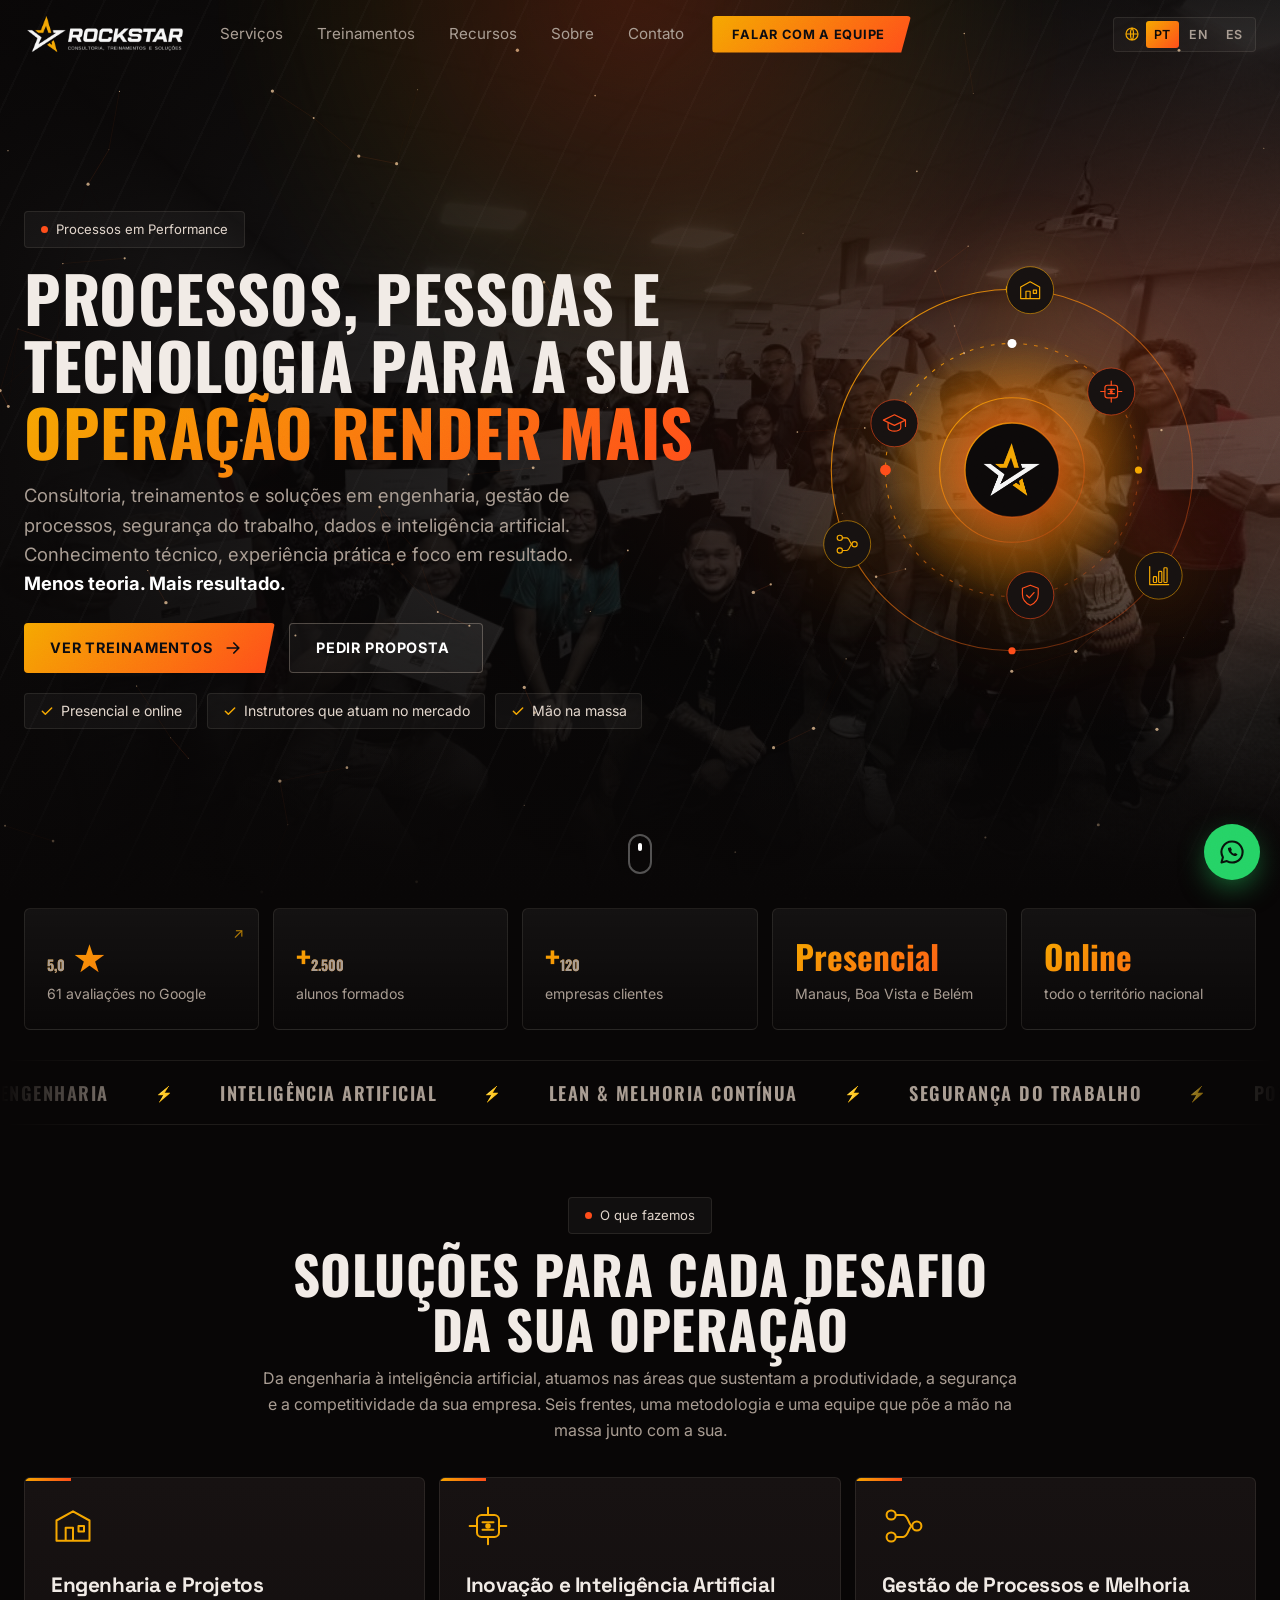
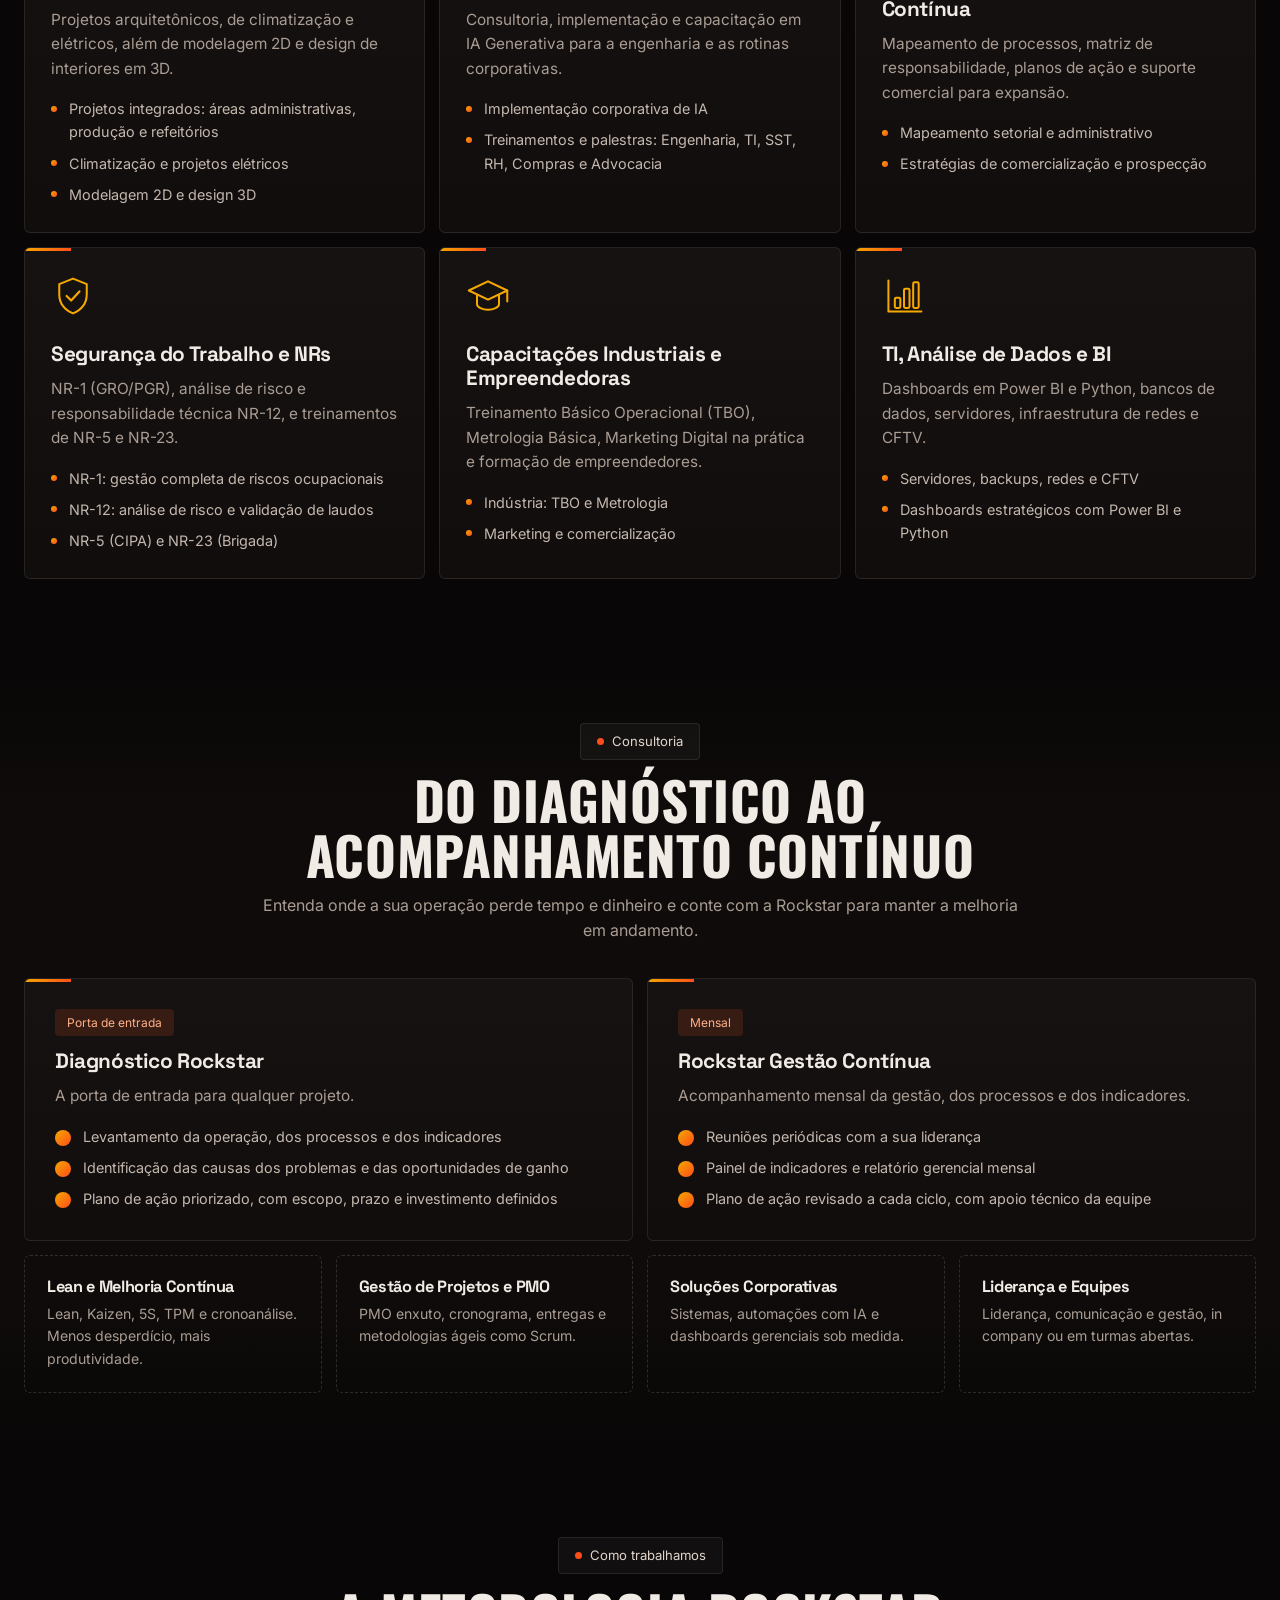
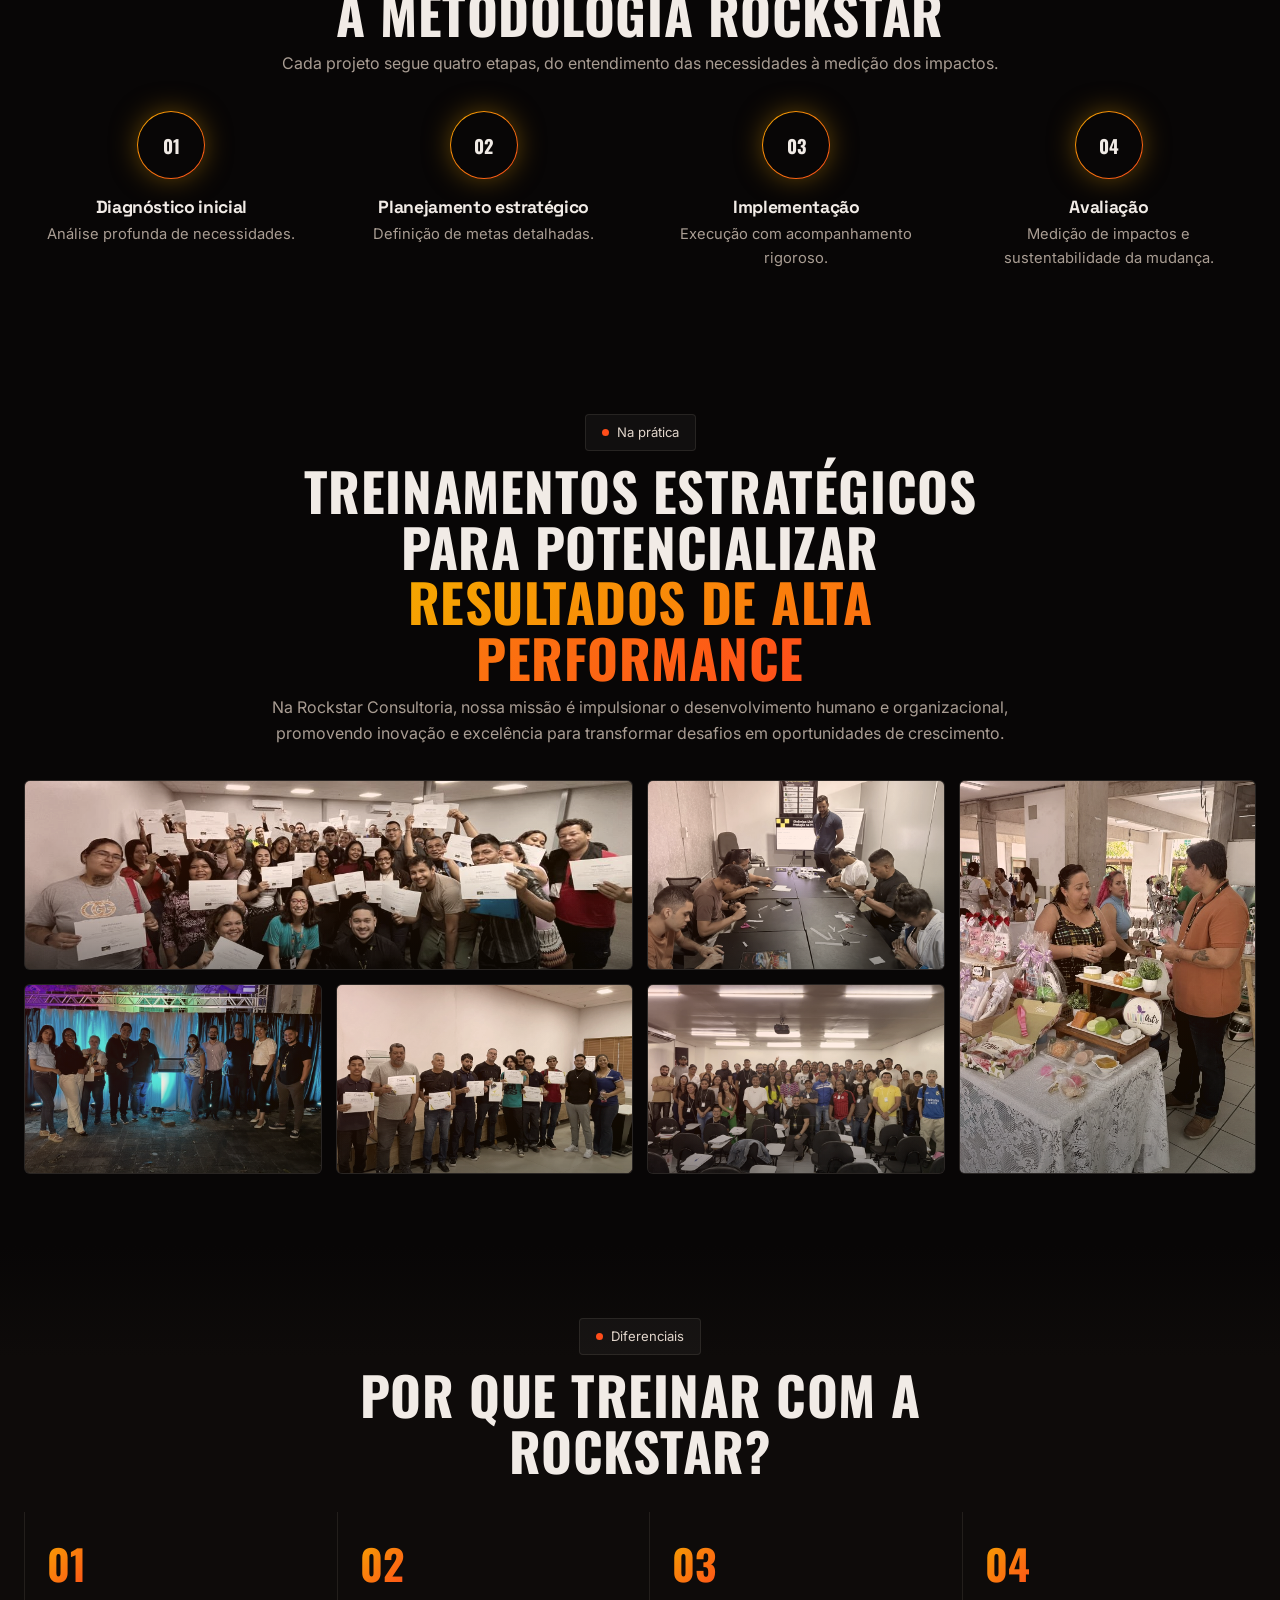
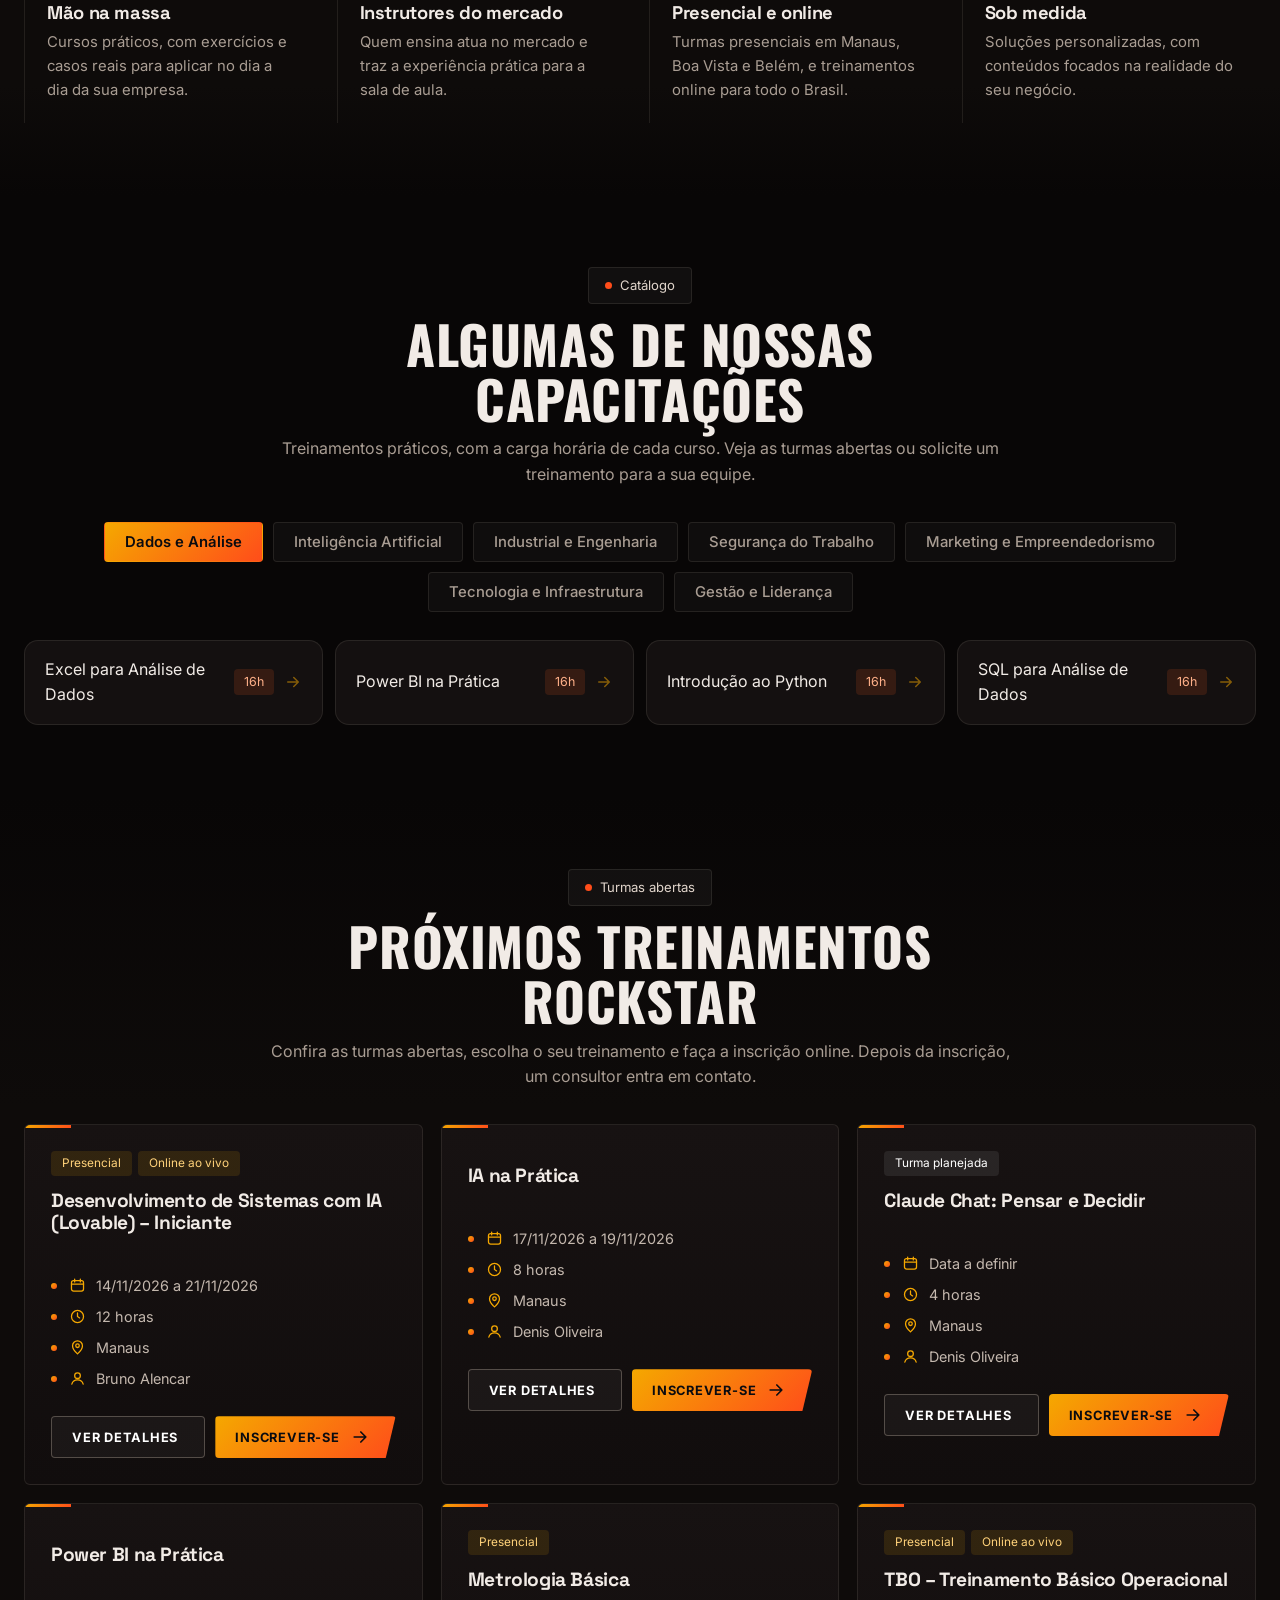
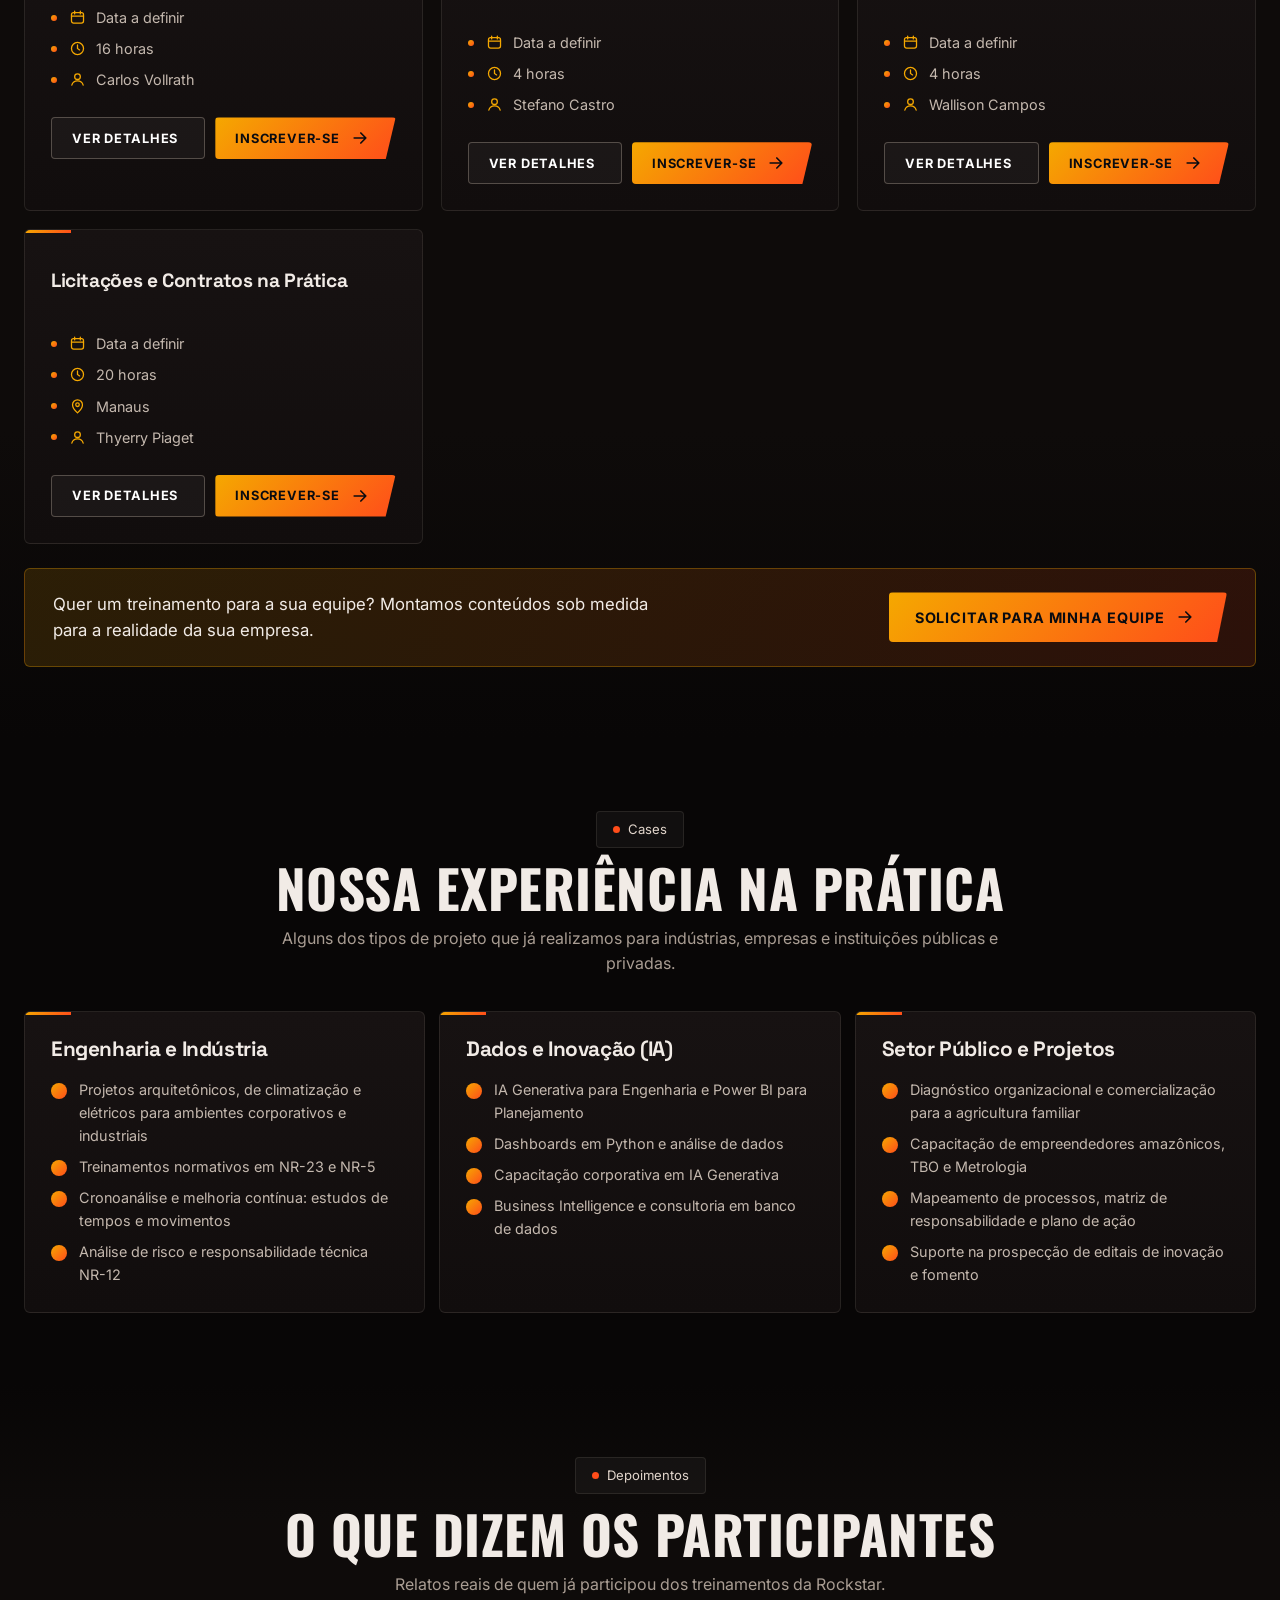
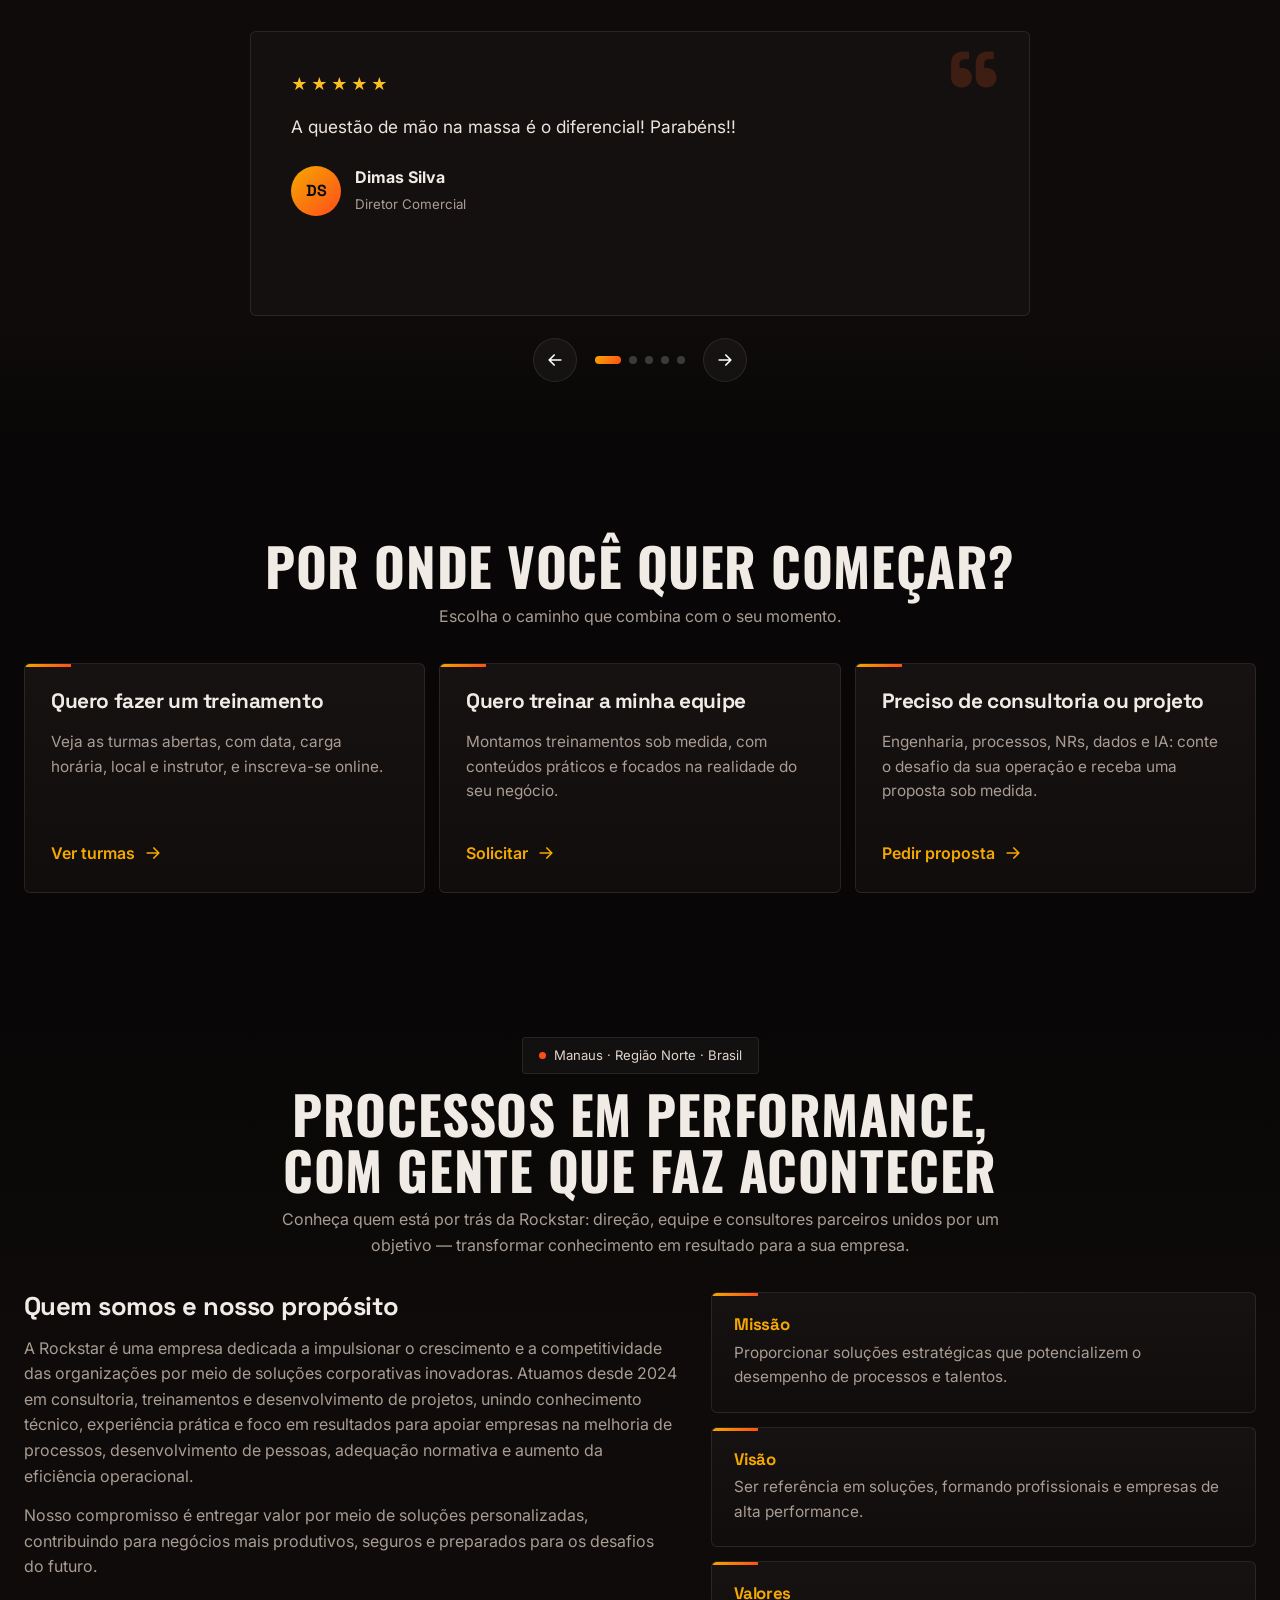
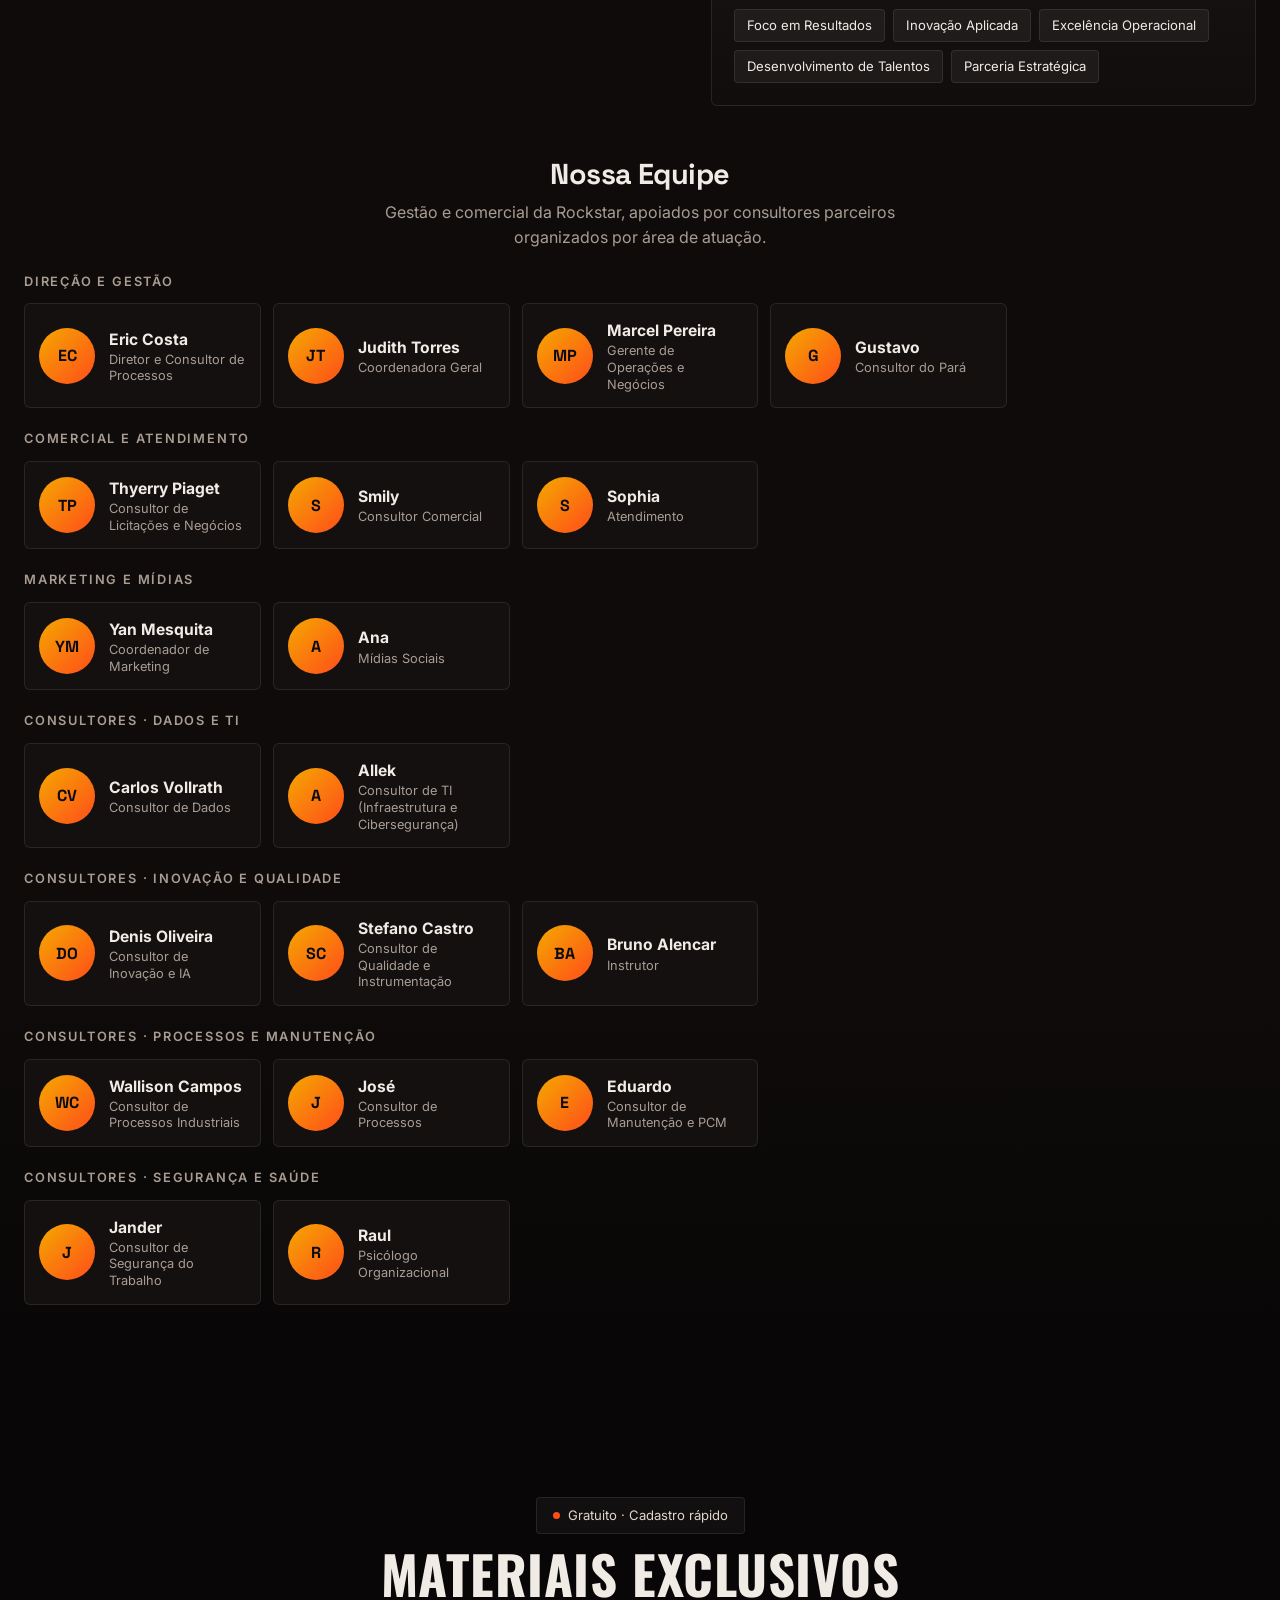
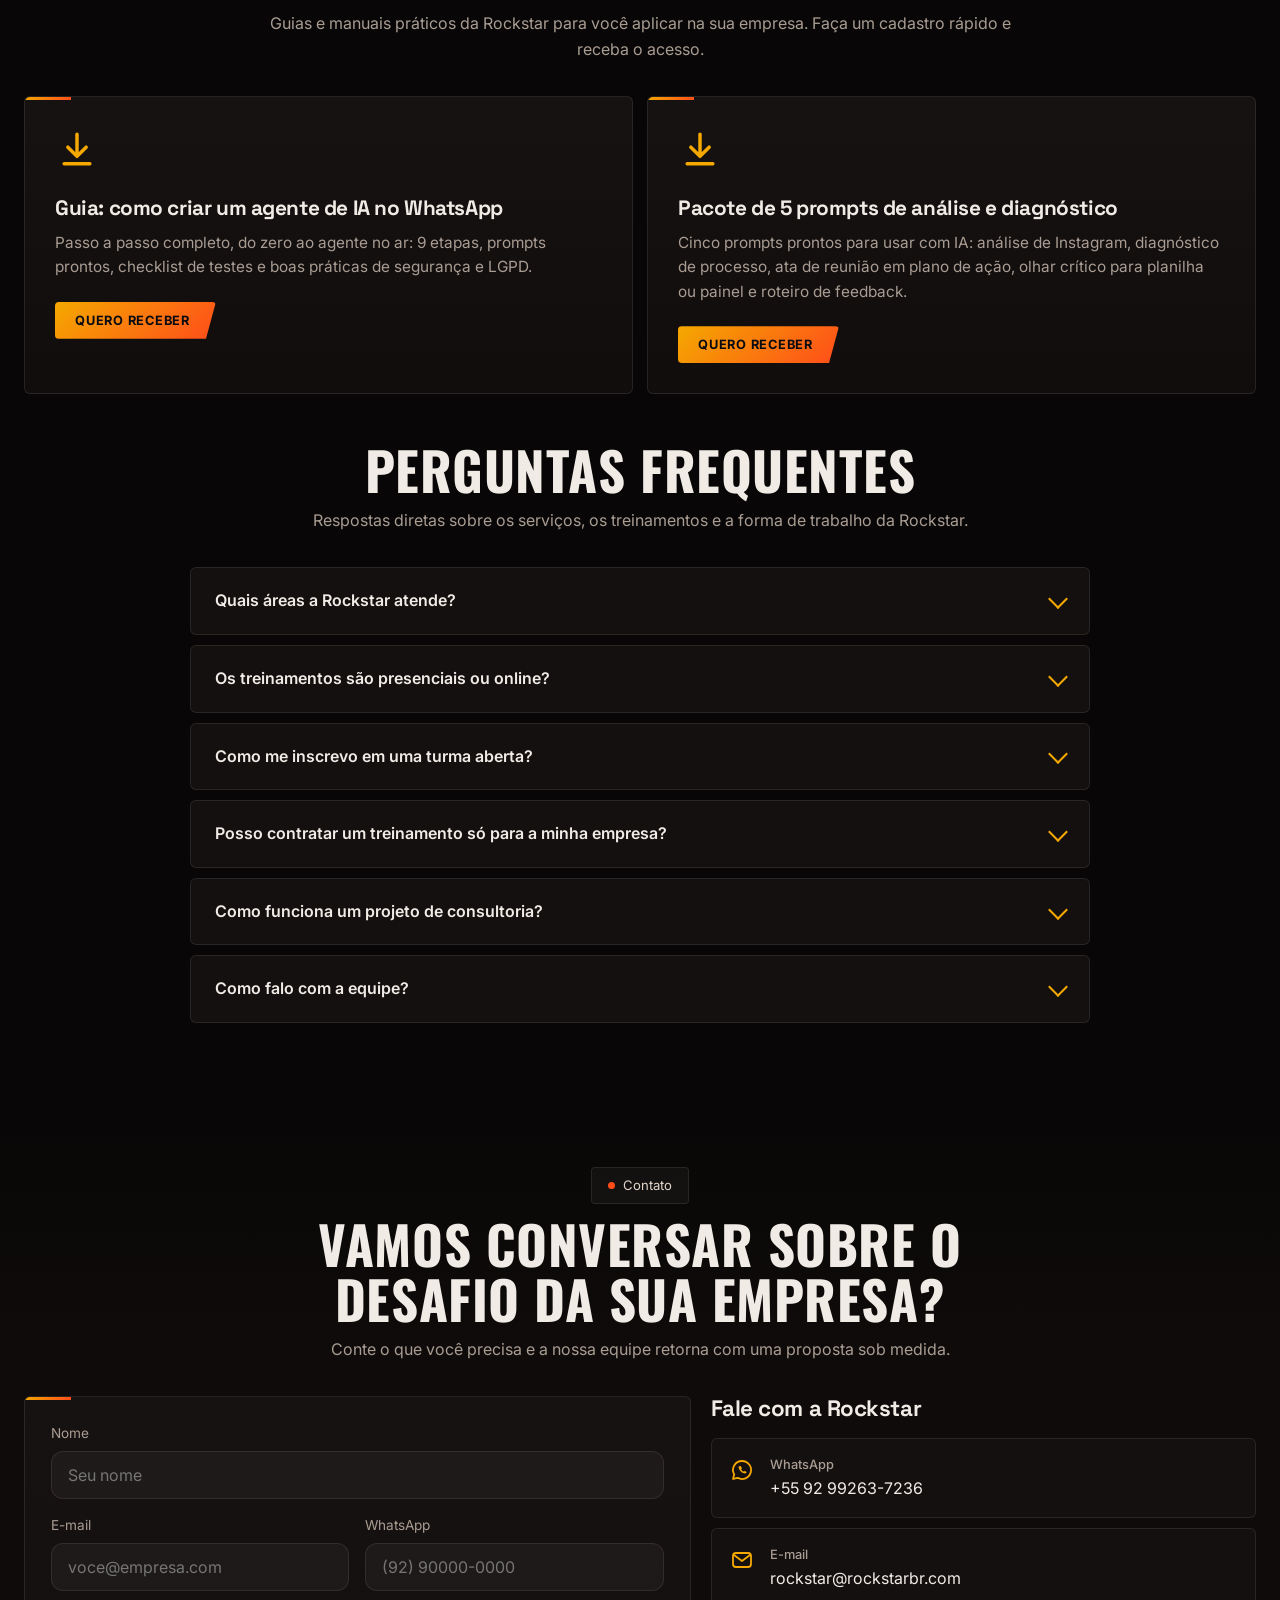
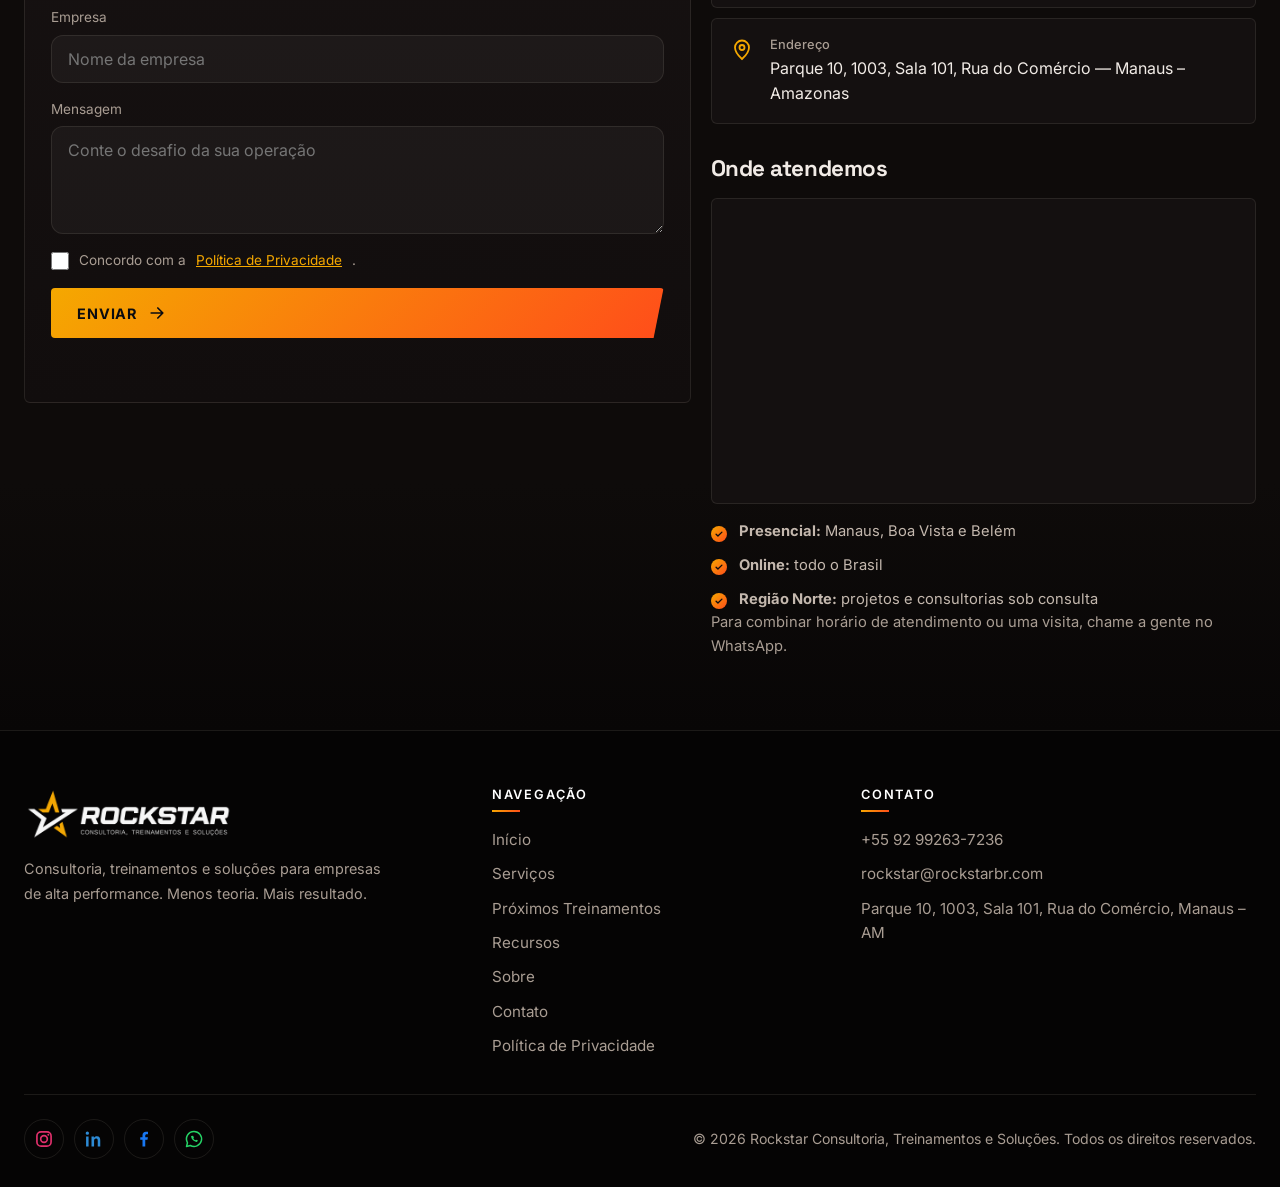
==== commit 0652c3a6: "Mobile hero: headline first, cache-bust assets Co-Authored-By: Claude Sonnet 5.5 <noreply@anthropic." ====
--- a/docs/curso.html
+++ b/docs/curso.html
@@ -10,7 +10,7 @@
 <link rel="preconnect" href="https://fonts.googleapis.com">
 <link rel="preconnect" href="https://fonts.gstatic.com" crossorigin>
 <link href="https://fonts.googleapis.com/css2?family=Inter:wght@400;500;600;700&family=Oswald:wght@500;600;700&family=Space+Grotesk:wght@500;600;700&display=swap" rel="stylesheet">
-<link rel="stylesheet" href="styles.css">
+<link rel="stylesheet" href="styles.css?v=3">
 </head>
 <body class="course-page">
 <!-- SVG sprite de ícones -->
@@ -93,9 +93,9 @@
   </div>
 </footer>
 <a href="https://wa.me/5592992637236" class="fab" target="_blank" rel="noopener" aria-label="Falar no WhatsApp"><svg class="ic"><use href="#i-wa"/></svg></a>
-<script src="cursos-data.js"></script>
-<script src="curso.js"></script>
-<script src="i18n-cursos.js"></script>
-<script src="i18n.js"></script>
+<script src="cursos-data.js?v=3"></script>
+<script src="curso.js?v=3"></script>
+<script src="i18n-cursos.js?v=3"></script>
+<script src="i18n.js?v=3"></script>
 </body>
 </html>
--- a/docs/styles.css
+++ b/docs/styles.css
@@ -536,3 +536,22 @@
 .cap-h .ic{width:18px;height:18px}
 .cap-act{display:flex;flex-wrap:wrap;gap:10px;margin-top:24px}
 .cap-act .btn{justify-content:center}
+
+/* ===== MOBILE / TABLET (sobrescreve regras de desktop acima) ===== */
+@media (max-width:1000px){
+  .hero{min-height:100svh;padding:92px 0 40px!important;align-items:flex-start}
+  .hero .hero-in{display:flex!important;flex-direction:column;gap:24px;width:calc(100% - 32px);text-align:center;align-items:center}
+  .hero .hero-text{width:100%;min-width:0}
+  .hero-art{order:2;max-height:none!important;max-width:260px;margin:0 auto}
+  .orbit{width:min(260px,100%)!important}
+  .hero h1{font-size:clamp(1.8rem,8.2vw,3rem)!important;line-height:1.08;margin:14px 0!important;overflow-wrap:break-word}
+  .hero .lead{margin-inline:auto;max-width:100%}
+  .hero-cta,.chips,.badges{justify-content:center}
+}
+@media (max-width:760px){
+  .hero-art,.chips,.scroll-hint{display:none!important}
+  .hero .lead{font-size:.98rem;line-height:1.55}
+  .hero-cta{flex-direction:column;align-items:stretch;gap:10px;margin:22px 0 0!important}
+  .hero-cta .btn{width:100%;justify-content:center}
+}
+html,body{max-width:100%;overflow-x:hidden}
